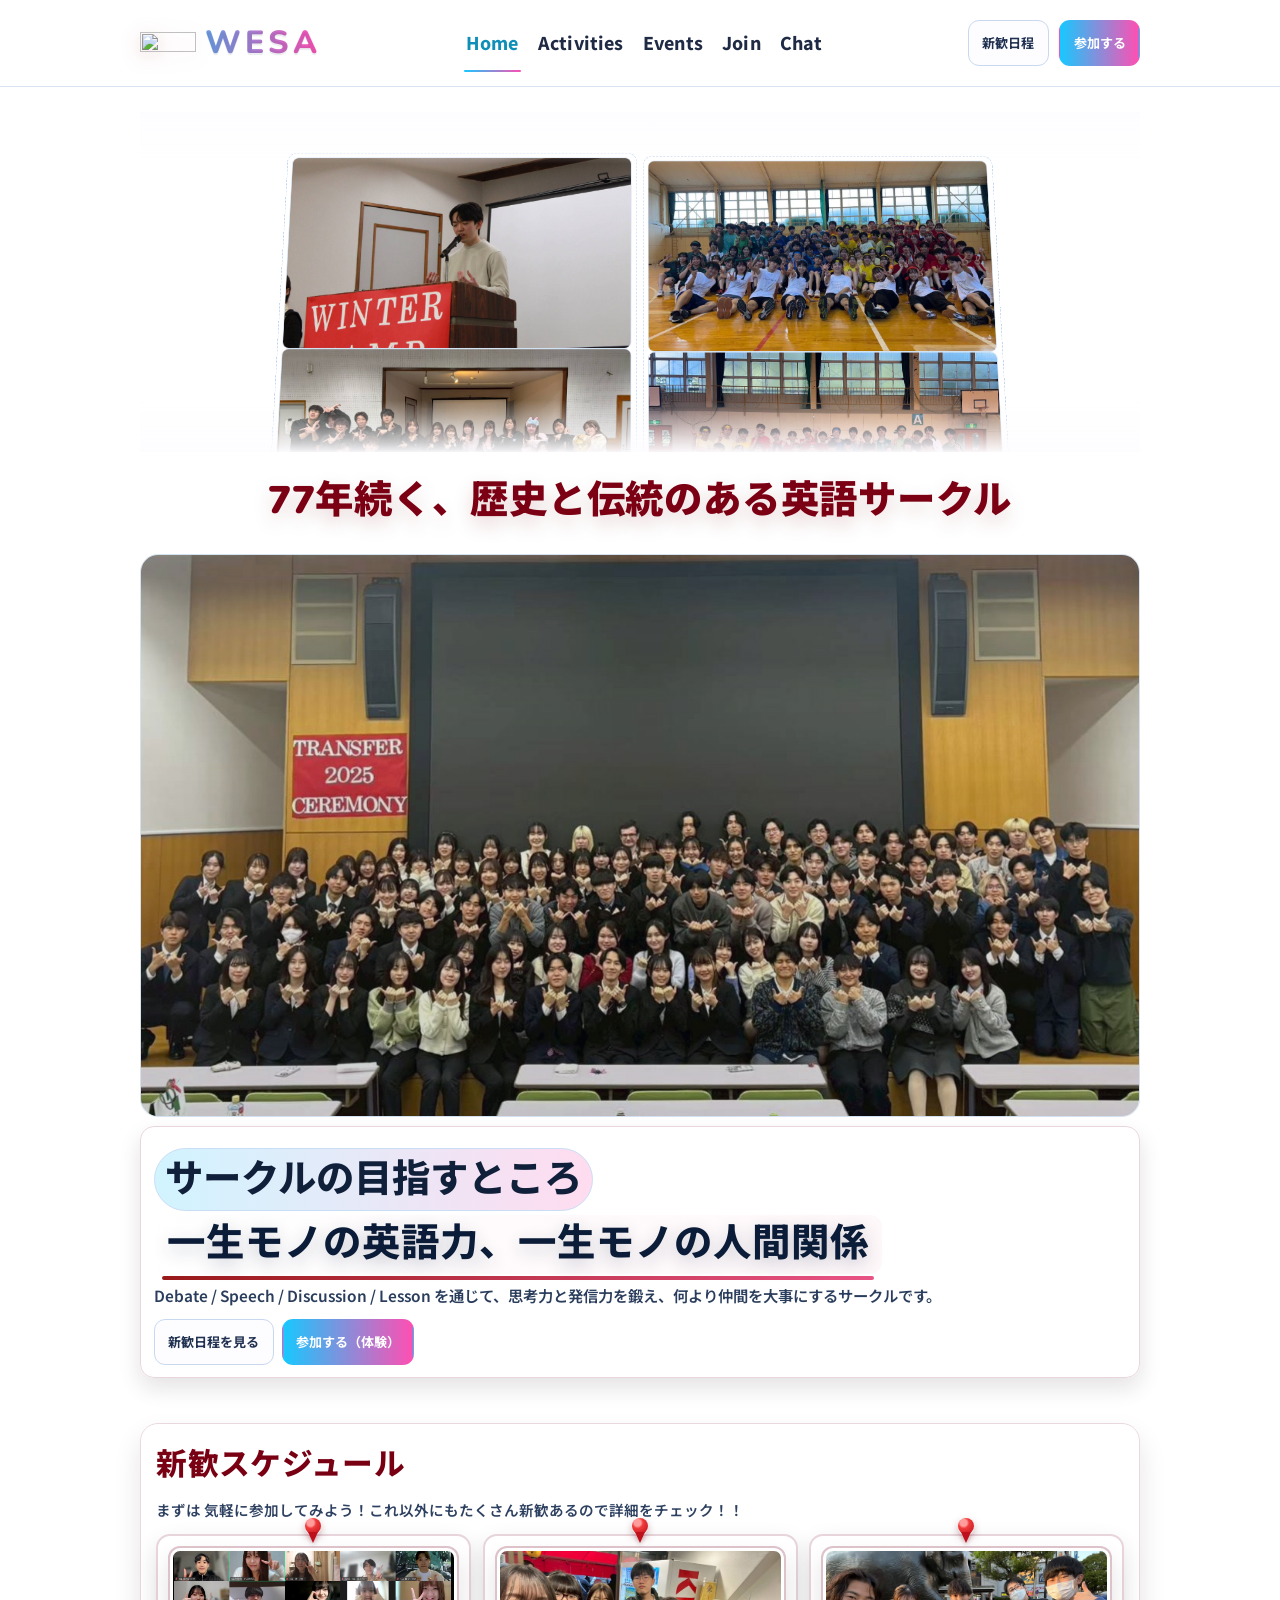
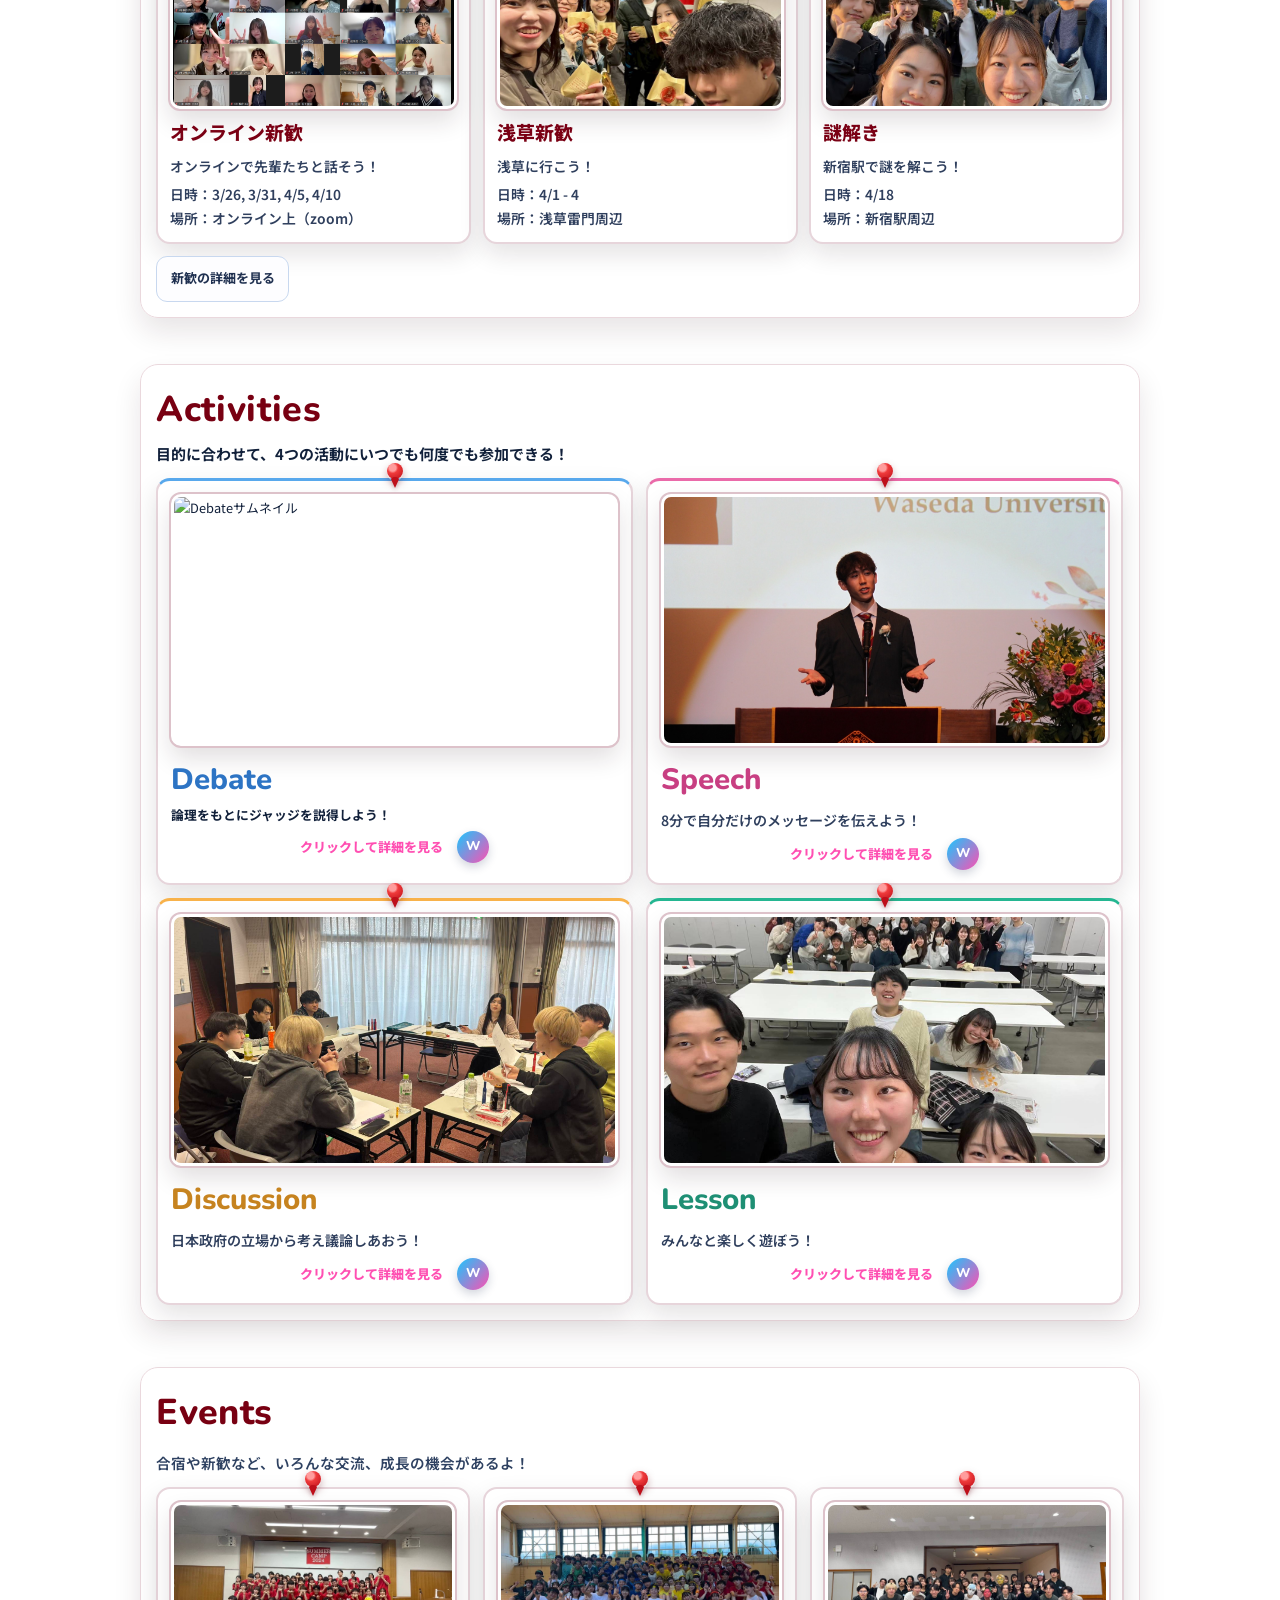
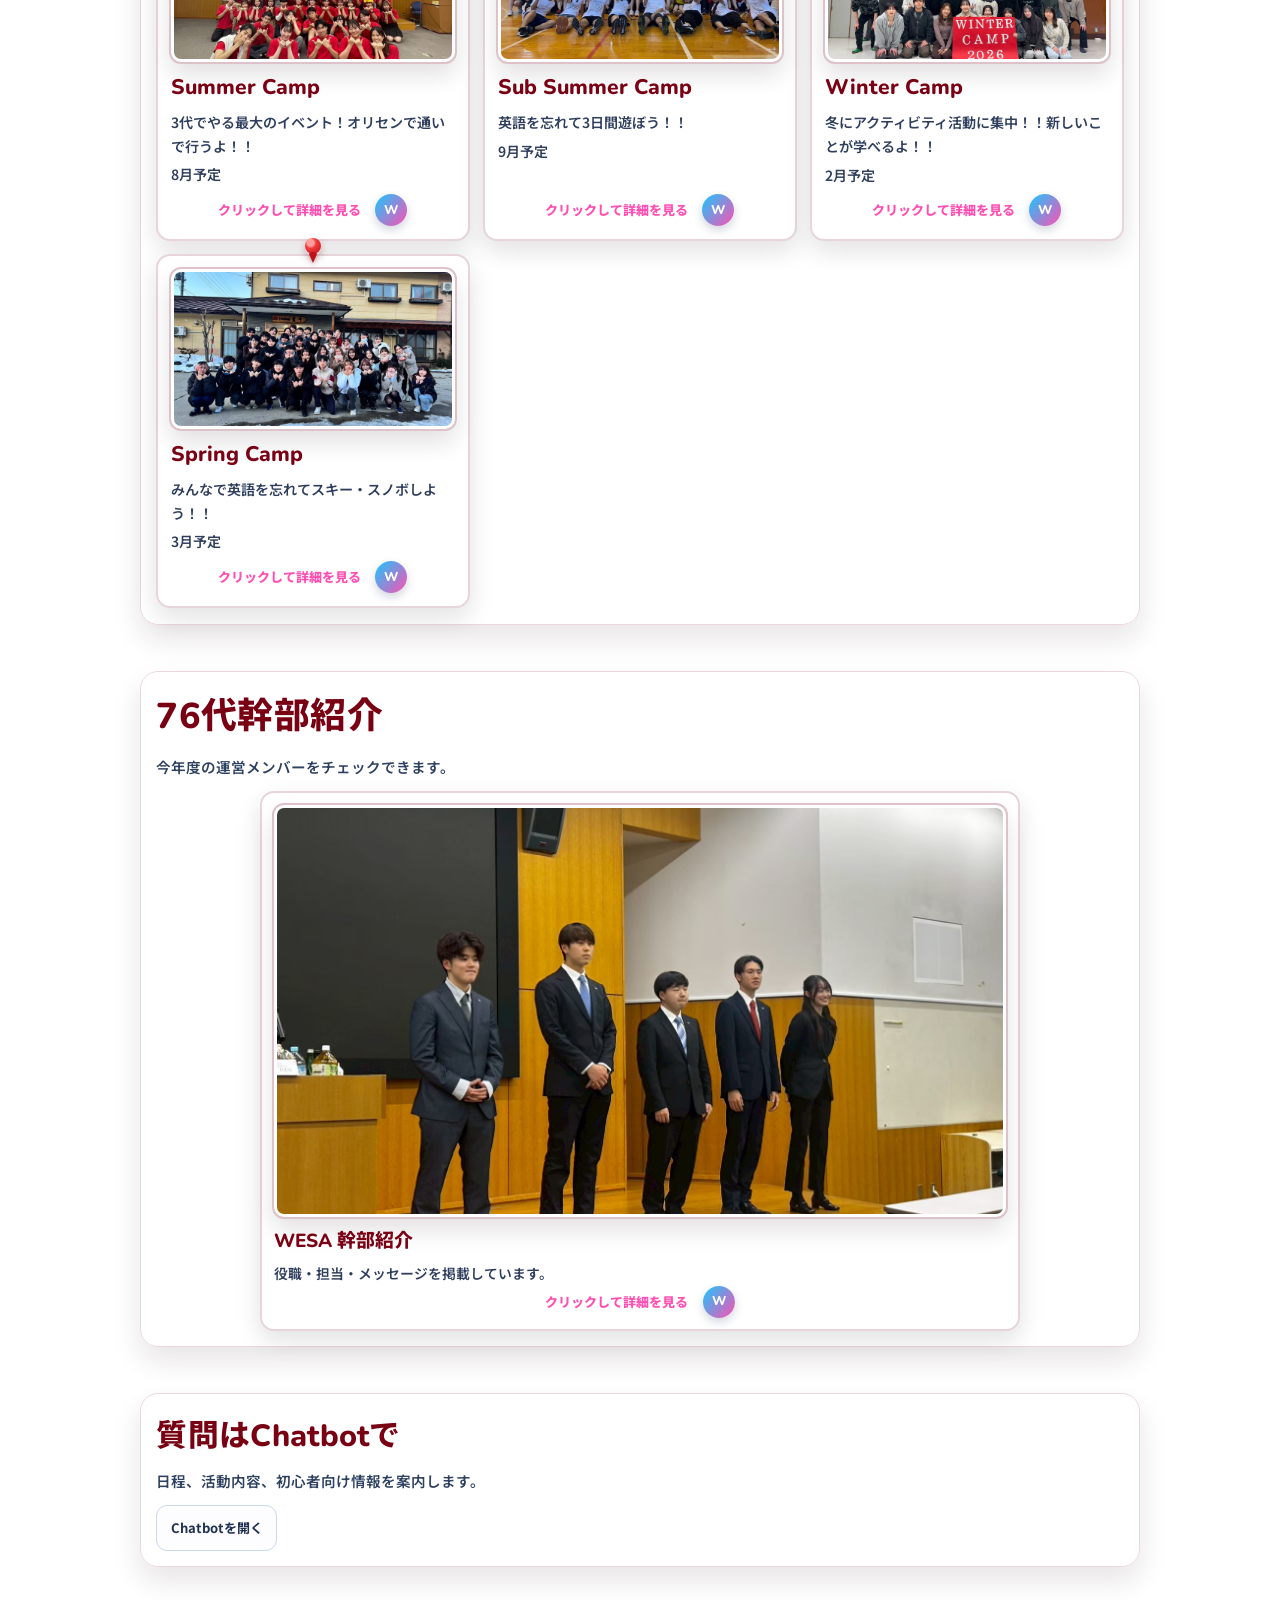
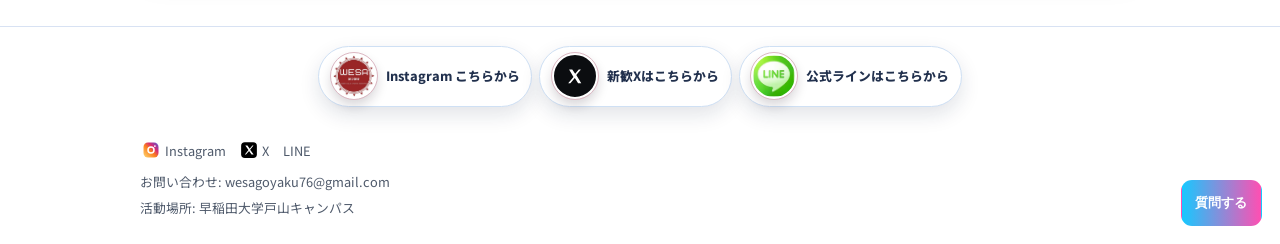
==== index.html @ f9e08836 "Update logo image source in index.html" ====
﻿<!DOCTYPE html>
<html lang="ja">
<head>
  <meta charset="UTF-8">
  <meta name="viewport" content="width=device-width, initial-scale=1.0">
  <title>WESA | Home</title>
  <link rel="preconnect" href="https://fonts.googleapis.com">
  <link rel="preconnect" href="https://fonts.gstatic.com" crossorigin>
  <link href="https://fonts.googleapis.com/css2?family=Noto+Sans+JP:wght@400;700&display=swap" rel="stylesheet">
  <link rel="stylesheet" href="style.css">
</head>
<body>
  <header class="site-header">
    <div class="container header-row">
      <a href="index.html" class="logo logo-with-mark">
        <img class="logo-icon" src="26.png" alt="" aria-hidden="true">
        <span class="logo-text">WESA</span>
      </a>
      <nav class="main-nav" aria-label="主要ナビゲーション">
        <a href="index.html" aria-current="page">Home</a>
        <a href="activities.html">Activities</a>
        <a href="events.html">Events</a>
        <a href="join.html">Join</a>
        <a href="chat.html">Chat</a>
      </nav>
      <div class="header-cta">
        <a class="btn btn-secondary" href="events.html">新歓日程</a>
        <a class="btn btn-primary" href="join.html">参加する</a>
      </div>
    </div>
  </header>

  <main>
    <section class="home-film js-reveal" aria-label="活動フォトフィルム">
      <div class="container film-wrap">
        <div class="film-rail left">
          <div class="rail-inner">
            <img src="1.jpg" alt="1">
            <img src="3.jpg" alt="3">
            <img src="5.jpg" alt="5">
            <img src="2.jpg" alt="2">
            <img src="22.jpg" alt="22">
            <img src="1.jpg" alt="1">
            <img src="3.jpg" alt="3">
            <img src="5.jpg" alt="5">
            <img src="2.jpg" alt="2">
            <img src="22.jpg" alt="22">
          </div>
        </div>
        <div class="film-rail right">
          <div class="rail-inner">
            <img src="8.jpg" alt="8">
            <img src="6.jpg" alt="6">
            <img src="10.jpg" alt="10">
            <img src="9.jpg" alt="9">
            <img src="7.jpg" alt="7">
            <img src="8.jpg" alt="8">
            <img src="6.jpg" alt="6">
            <img src="10.jpg" alt="10">
            <img src="9.jpg" alt="9">
            <img src="7.jpg" alt="7">
          </div>
        </div>
      </div>
    </section>

    <section class="home-legacy js-reveal" aria-label="WESAの歴史">
      <div class="container">
        <p class="home-legacy-text">77年続く、歴史と伝統のある英語サークル</p>
      </div>
    </section>

    <section class="hero hero-home">
      <div class="container">
        <div class="hero-media js-reveal">
          <img src="32.jpg" alt="活動の様子">
        </div>
        <div class="hero-copy js-reveal">
          <h2 class="wesa-highlight">サークルの目指すところ</h2>
          <h1 class="hero-catchcopy">一生モノの英語力、一生モノの人間関係</h1>
          <p>Debate / Speech / Discussion / Lesson を通じて、思考力と発信力を鍛え、何より仲間を大事にするサークルです。</p>
          <div class="hero-actions">
            <a class="btn btn-secondary" href="events.html">新歓日程を見る</a>
            <a class="btn btn-primary" href="join.html">参加する（体験）</a>
          </div>
        </div>
      </div>
    </section>

    <section class="section js-reveal">
      <div class="container">
        <h2>新歓スケジュール</h2>
        <p>まずは 気軽に参加してみよう！これ以外にもたくさん新歓あるので詳細をチェック！！</p>
        <div class="grid grid-3">
          <article class="card schedule-item">
            <img class="event-thumb" src="2.png" alt="オンライン新歓の写真">
            <h3>オンライン新歓</h3>
            <p>オンラインで先輩たちと話そう！</p>
            <p class="meta">日時：3/26, 3/31, 4/5, 4/10<br>場所：オンライン上（zoom）</p>
          </article>
          <article class="card schedule-item">
            <img class="event-thumb" src="20.jpg" alt="浅草新歓の写真">
            <h3>浅草新歓</h3>
            <p>浅草に行こう！</p>
            <p class="meta">日時：4/1 - 4<br>場所：浅草雷門周辺</p>
          </article>
          <article class="card schedule-item">
            <img class="event-thumb" src="21.jpg" alt="謎解きの写真">
            <h3>謎解き</h3>
            <p>新宿駅で謎を解こう！</p>
            <p class="meta">日時：4/18<br>場所：新宿駅周辺</p>
          </article>
        </div>
        <div class="hero-actions">
          <a class="btn btn-secondary" href="events.html">新歓の詳細を見る</a>
        </div>
      </div>
    </section>

    <section class="section js-reveal home-focus">
      <div class="container">
        <h2>Activities</h2>
        <h3>目的に合わせて、4つの活動にいつでも何度でも参加できる！</h3>
        <div class="grid grid-4 home-activities-grid">
          <a class="card activities-card debate" href="activities/debate.html">
            <img class="event-thumb" src="51.jpg" alt="Debateサムネイル">
            <h3>Debate</h3>
            <h4>論理をもとにジャッジを説得しよう！</h4>
            <div class="external-entry">
              <span class="pointer-mark">クリックして詳細を見る</span>
              <span class="logo-touch"></span>
              <span class="card-logo-link" aria-hidden="true">W</span>
            </div>
          </a>

          <a class="card activities-card speech" href="activities/speech.html">
            <img class="event-thumb" src="14.jpg" alt="Speechサムネイル">
            <h3>Speech</h3>
            <p>8分で自分だけのメッセージを伝えよう！</p>
            <div class="external-entry">
              <span class="pointer-mark">クリックして詳細を見る</span>
              <span class="logo-touch"></span>
              <span class="card-logo-link" aria-hidden="true">W</span>
            </div>
          </a>

          <a class="card activities-card discussion" href="activities/discussion.html">
            <img class="event-thumb" src="4.jpg" alt="Discussionサムネイル">
            <h3>Discussion</h3>
            <p>日本政府の立場から考え議論しあおう！</p>
            <div class="external-entry">
              <span class="pointer-mark">クリックして詳細を見る</span>
              <span class="logo-touch"></span>
              <span class="card-logo-link" aria-hidden="true">W</span>
            </div>
          </a>

          <a class="card activities-card lesson" href="activities/lesson.html">
            <img class="event-thumb" src="5.jpg" alt="Lessonサムネイル">
            <h3>Lesson</h3>
            <p>みんなと楽しく遊ぼう！</p>
            <div class="external-entry">
              <span class="pointer-mark">クリックして詳細を見る</span>
              <span class="logo-touch"></span>
              <span class="card-logo-link" aria-hidden="true">W</span>
            </div>
          </a>
        </div>
      </div>
    </section>

    <section class="section js-reveal home-focus">
      <div class="container">
        <h2>Events</h2>
        <p>合宿や新歓など、いろんな交流、成長の機会があるよ！</p>
        <div class="grid grid-4 home-events-grid">
          <a class="card events-card" href="events/summer-camp.html">
            <img class="event-thumb" src="10.jpg" alt="Summer Campサムネイル">
            <h3>Summer Camp</h3>
            <p>3代でやる最大のイベント！オリセンで通いで行うよ！！</p>
            <p class="meta">8月予定</p>
            <div class="external-entry">
              <span class="pointer-mark">クリックして詳細を見る</span>
              <span class="logo-touch"></span>
              <span class="card-logo-link" aria-hidden="true">W</span>
            </div>
          </a>

          <a class="card events-card" href="events/sub-summer-camp.html">
            <img class="event-thumb" src="8.jpg" alt="Sub Summer Campサムネイル">
            <h3>Sub Summer Camp</h3>
            <p>英語を忘れて3日間遊ぼう！！</p>
            <p class="meta">9月予定</p>
            <div class="external-entry">
              <span class="pointer-mark">クリックして詳細を見る</span>
              <span class="logo-touch"></span>
              <span class="card-logo-link" aria-hidden="true">W</span>
            </div>
          </a>

          <a class="card events-card" href="events/winter-camp.html">
            <img class="event-thumb" src="7.jpg" alt="Winter Campサムネイル">
            <h3>Winter Camp</h3>
            <p>冬にアクティビティ活動に集中！！新しいことが学べるよ！！</p>
            <p class="meta">2月予定</p>
            <div class="external-entry">
              <span class="pointer-mark">クリックして詳細を見る</span>
              <span class="logo-touch"></span>
              <span class="card-logo-link" aria-hidden="true">W</span>
            </div>
          </a>

          <a class="card events-card" href="events/spring-camp.html">
            <img class="event-thumb" src="9.jpg" alt="Spring Campサムネイル">
            <h3>Spring Camp</h3>
            <p>みんなで英語を忘れてスキー・スノボしよう！！</p>
            <p class="meta">3月予定</p>
            <div class="external-entry">
              <span class="pointer-mark">クリックして詳細を見る</span>
              <span class="logo-touch"></span>
              <span class="card-logo-link" aria-hidden="true">W</span>
            </div>
          </a>
        </div>
      </div>
    </section>

    <section class="section js-reveal home-focus home-officers-section">
      <div class="container">
        <h2>76代幹部紹介</h2>
        <p>今年度の運営メンバーをチェックできます。</p>
        <div class="grid">
          <a class="card officers-card" href="officers.html">
            <img class="event-thumb" src="27.jpg" alt="幹部紹介サムネイル">
            <h3>WESA 幹部紹介</h3>
            <p>役職・担当・メッセージを掲載しています。</p>
            <div class="external-entry">
              <span class="pointer-mark">クリックして詳細を見る</span>
              <span class="logo-touch"></span>
              <span class="card-logo-link" aria-hidden="true">W</span>
            </div>
          </a>
        </div>
      </div>
    </section>

    <section class="section js-reveal">
      <div class="container">
        <h2>質問はChatbotで</h2>
        <p>日程、活動内容、初心者向け情報を案内します。</p>
        <div class="hero-actions">
          <a class="btn btn-secondary" href="chat.html">Chatbotを開く</a>
        </div>
      </div>
    </section>
  </main>

  <footer class="site-footer">
    <div class="container footer-row">
      <div class="join-entry-links" aria-label="入会リンク">
        <a class="line-entry home-instagram-entry" href="https://www.instagram.com/wesa_2026/" target="_blank" rel="noopener noreferrer">
          <img class="home-instagram-photo" src="26.jpg" alt="Instagramリンク画像">
          <span>Instagram こちらから</span>
        </a>
        <a class="line-entry home-x-entry" href="https://x.com/wesa_shinkan" target="_blank" rel="noopener noreferrer">
          <span class="home-x-photo" aria-hidden="true"></span>
          <span>新歓Xはこちらから</span>
        </a>
        <a class="line-entry home-line-entry" href="https://lin.ee/I5AYFCBp" target="_blank" rel="noopener noreferrer">
          <img class="home-line-photo" src="29.jpg" alt="LINEリンク画像">
          <span>公式ラインはこちらから</span>
        </a>
      </div>

      <div class="footer-links">
        <a href="https://www.instagram.com/wesa_2026/" target="_blank" rel="noopener noreferrer">Instagram</a>
        <a href="https://x.com/wesa_shinkan" target="_blank" rel="noopener noreferrer">X</a>
        <a href="https://lin.ee/I5AYFCBp" target="_blank" rel="noopener noreferrer">LINE</a>
      </div>

      <p>お問い合わせ: wesagoyaku76@gmail.com</p>
      <p>活動場所: 早稲田大学戸山キャンパス</p>
    </div>
  </footer>

  <button class="btn btn-primary chat-fab" data-chat-toggle>質問する</button>
  <aside class="chat-widget" data-chat-panel hidden>
    <h3>質問する</h3>
    <input type="text" data-chat-input placeholder="日程、活動内容、初心者向け情報などを聞いてください。">
    <div class="quick-list">
      <button data-question="schedule">新歓日程を教えて</button>
      <button data-question="beginner">初心者でも参加できる？</button>
      <button data-question="frequency">活動は週何回？</button>
      <button data-question="fee">参加費はある？</button>
      <button data-question="diff">Debate / Speech / Discussion / Lesson の違いは？</button>
    </div>
    <div class="hero-actions">
      <button class="btn btn-secondary" data-chat-send>回答する</button>
    </div>
    <div class="answer-box" data-chat-answer>質問を選択してください。</div>
    <div class="related-links" data-chat-related></div>
  </aside>

  <script src="main.js" defer></script>
</body>
</html>
---- style.css ----
﻿@import url('https://fonts.googleapis.com/css2?family=Noto+Sans+JP:wght@400;500;700;800&family=Nunito:wght@700;800&display=swap');

:root {
  --text: #11203a;
  --muted: #4f607d;
  --line: #d8e2f3;
  --card: #ffffff;
  --shadow: 0 9px 24px rgba(22, 34, 68, 0.12);
  --radius: 14px;
  --accent-a: #17c8ff;
  --accent-b: #ff4fb2;
  --accent-c: #7657ff;
  --dur-fast: 820ms;
  --dur-mid: 1280ms;
  --ease-pop: cubic-bezier(0.2, 0.9, 0.22, 1.12);
}

* {
  box-sizing: border-box;
  margin: 0;
  padding: 0;
}

html {
  width: 100%;
  font-size: 80%;
}

body {
  width: 100%;
}

body {
  font-family: "Noto Sans JP", "Hiragino Kaku Gothic ProN", Meiryo, sans-serif;
  color: var(--text);
  font-size: 1rem;
  background: #ffffff;
  line-height: 1.7;
  opacity: 1;
  transform: none;
  transition: opacity var(--dur-mid) ease, transform var(--dur-mid) ease;
  position: relative;
  overflow-x: hidden;
}

body::before,
body::after {
  content: "";
  position: fixed;
  inset: 0;
  pointer-events: none;
  z-index: -1;
}

body::before {
  background: none;
  background-repeat: no-repeat;
  opacity: 0;
  filter: blur(100px);
  animation: mesh-float 26s ease-in-out infinite alternate;
}

body::after {
  background: none;
  opacity: 0;
}

body.page-ready {
  opacity: 1;
  transform: translateY(0);
}

body.page-leave {
  opacity: 0;
  transform: translateY(10px);
}

a {
  color: inherit;
  text-decoration: none;
}

img {
  display: block;
  width: 100%;
  height: auto;
}

.container {
  width: min(1000px, 88vw);
  margin: 0 auto;
}

.site-header {
  position: fixed;
  inset: 0 0 auto 0;
  z-index: 100;
  background: rgba(255, 255, 255, 0.9);
  border-bottom: 1px solid var(--line);
  backdrop-filter: blur(9px);
  transition: box-shadow var(--dur-fast) ease;
}

.site-header.is-scrolled {
  box-shadow: 0 10px 26px rgba(19, 34, 71, 0.15);
}

.header-row {
  min-height: 86px;
  display: flex;
  align-items: center;
  justify-content: space-between;
  gap: 1rem;
  flex-wrap: nowrap;
}

.logo {
  font-family: "Nunito", "Noto Sans JP", sans-serif;
  font-weight: 800;
  letter-spacing: 0.12em;
  font-size: clamp(1.8rem, 3vw, 2.5rem);
  background: linear-gradient(90deg, var(--accent-a), var(--accent-b));
  -webkit-background-clip: text;
  background-clip: text;
  color: transparent;
  text-shadow: 0 2px 0 rgba(17, 32, 58, 0.08);
}

.logo-with-mark {
  display: inline-flex;
  align-items: center;
  gap: 0.72rem;
}

.logo-icon {
  width: clamp(42px, 4.4vw, 56px);
  aspect-ratio: 1;
  flex: 0 0 auto;
  display: block;
  filter: drop-shadow(0 4px 10px rgba(166, 31, 36, 0.18));
}

.logo-text {
  display: inline-block;
}

.main-nav {
  display: flex;
  gap: 1.18rem;
  font-size: 1.12rem;
  color: #1f2b45;
  flex-wrap: nowrap;
  white-space: nowrap;
}

.main-nav a,
.footer-links a {
  position: relative;
  padding: 0.48rem 0.16rem;
  transition: color var(--dur-fast) ease;
}

.main-nav a {
  display: inline-flex;
  align-items: center;
  min-height: 54px;
  font-size: clamp(1.16rem, 1.7vw, 1.38rem);
  font-weight: 800;
  letter-spacing: 0.01em;
  white-space: nowrap;
}

.main-nav a:hover,
.main-nav a[aria-current="page"],
.footer-links a:hover {
  color: #0f8fb8;
}

.main-nav a::after,
.footer-links a::after {
  content: "";
  position: absolute;
  left: 0;
  right: 0;
  bottom: -2px;
  height: 2px;
  border-radius: 999px;
  background: linear-gradient(90deg, var(--accent-a), var(--accent-b));
  transform-origin: left center;
  transform: scaleX(0);
  transition: transform var(--dur-mid) var(--ease-pop);
}

.main-nav a:hover::after,
.main-nav a[aria-current="page"]::after,
.footer-links a:hover::after {
  transform: scaleX(1);
}

.header-cta {
  display: flex;
  gap: 0.8rem;
  flex-wrap: nowrap;
  white-space: nowrap;
}

.btn {
  position: relative;
  overflow: hidden;
  display: inline-flex;
  align-items: center;
  justify-content: center;
  min-height: 46px;
  padding: 0 1.05rem;
  border: 1px solid var(--line);
  border-radius: 11px;
  background: #fff;
  font-size: 1.02rem;
  font-weight: 700;
  transition: transform var(--dur-fast) var(--ease-pop), border-color var(--dur-fast) ease, box-shadow var(--dur-fast) ease;
}

.btn::before {
  content: "";
  position: absolute;
  inset: 0;
  background: linear-gradient(110deg, transparent 10%, rgba(255, 255, 255, 0.44) 44%, transparent 82%);
  transform: translateX(-120%);
  transition: transform 780ms ease;
}

.btn:hover::before {
  transform: translateX(120%);
}

.btn:hover {
  transform: translateY(-3px);
  box-shadow: 0 12px 24px rgba(20, 34, 64, 0.15);
}

.btn.is-pressed {
  transform: scale(0.95);
}

.btn-primary {
  background: linear-gradient(90deg, var(--accent-a), var(--accent-b));
  border-color: transparent;
  color: #fff;
}

.btn-secondary {
  border-color: #c8d8ef;
  color: #203151;
  background: #fdfdff;
}

.header-cta .btn-primary {
  animation: cta-pulse 4s ease-in-out infinite;
}

main {
  padding-top: 106px;
}

.hero {
  padding: 0.65rem 0 1.7rem;
}

.hero-media {
  position: relative;
  aspect-ratio: 16 / 9;
  border-radius: var(--radius);
  overflow: hidden;
  border: 1px solid #d4e1f1;
}

.hero-media img {
  height: 100%;
  object-fit: cover;
  transform: scale(1.03);
  animation: hero-in var(--dur-mid) var(--ease-pop) both;
}

.hero-media::after {
  content: "";
  position: absolute;
  inset: 0;
  background: linear-gradient(180deg, rgba(255, 255, 255, 0.04), rgba(10, 20, 36, 0.2));
}

.hero-watermark {
  position: absolute;
  left: 50%;
  top: 50%;
  transform: translate(-50%, -50%);
  z-index: 2;
  text-align: center;
  width: min(92%, 1040px);
  color: rgba(255, 255, 255, 0.82);
  font-family: "Nunito", "Noto Sans JP", sans-serif;
  font-size: clamp(2.8rem, 10vw, 7.4rem);
  font-weight: 800;
  letter-spacing: 0.06em;
  text-shadow: 0 8px 26px rgba(12, 20, 33, 0.2);
}

.hero-watermark::before {
  content: "";
  position: absolute;
  inset: -8% -4%;
  z-index: -1;
  border-radius: 26px;
  backdrop-filter: blur(2px);
  background: radial-gradient(circle at center, rgba(0, 0, 0, 0.14), rgba(255, 255, 255, 0.09) 68%, transparent 100%);
}

.hero-watermark.luxe {
  color: rgba(255, 246, 214, 0.9);
  letter-spacing: 0.08em;
  -webkit-text-stroke: 1px rgba(255, 234, 186, 0.65);
  text-shadow:
    0 10px 24px rgba(10, 12, 25, 0.38),
    0 0 24px rgba(255, 199, 92, 0.24),
    0 0 40px rgba(224, 64, 120, 0.15);
  background: linear-gradient(120deg, rgba(255, 244, 207, 0.92), rgba(255, 214, 124, 0.92) 34%, rgba(255, 240, 214, 0.94) 52%, rgba(252, 164, 88, 0.9) 78%, rgba(255, 232, 188, 0.92));
  -webkit-background-clip: text;
  background-clip: text;
  animation: watermark-slide-in 980ms cubic-bezier(0.2, 0.9, 0.22, 1.04) 120ms both, luxe-sheen 5.2s linear 1.2s infinite;
}

.hero-watermark.luxe::before {
  inset: -10% -6%;
  background: radial-gradient(circle at center, rgba(2, 4, 10, 0.26), rgba(255, 232, 188, 0.12) 64%, transparent 100%);
  border: 1px solid rgba(255, 227, 172, 0.2);
}

.hero-scroll {
  position: absolute;
  left: 50%;
  bottom: 10px;
  transform: translateX(-50%);
  z-index: 3;
  width: 28px;
  height: 28px;
  border-radius: 999px;
  border: 1px solid rgba(255, 255, 255, 0.78);
  background: rgba(255, 255, 255, 0.28);
  color: #fff;
  display: grid;
  place-items: center;
  animation: scroll-pop 2.8s ease-in-out infinite;
}

.hero-copy {
  margin-top: 0.75rem;
  padding: 0.9rem 1rem;
  width: 100%;
  max-width: 100%;
  background: rgba(255, 255, 255, 0.92);
  border: 1px solid #e8d6db;
  border-radius: 14px;
  box-shadow: 0 10px 22px rgba(44, 18, 28, 0.12);
}

.hero h1,
.hero h2 {
  font-family: "Nunito", "Noto Sans JP", sans-serif;
  font-size: clamp(1.85rem, 4.2vw, 3rem);
  font-weight: 800;
  line-height: 1.35;
}

.hero p {
  margin-top: 0.58rem;
  color: #2a3d5c;
  font-size: clamp(1rem, 2vw, 1.2rem);
  font-weight: 600;
}

.hero-catchcopy {
  position: relative;
  display: inline-flex;
  width: fit-content;
  max-width: 100%;
  margin-top: 0.35rem;
  padding: 0.24rem 1.05rem 0.32rem;
  font-size: clamp(0.86rem, 2.9vw, 2.75rem);
  font-weight: 900;
  letter-spacing: 0.025em;
  white-space: nowrap;
  word-break: keep-all;
  color: #0b1c38;
  text-shadow: 0 6px 18px rgba(19, 42, 79, 0.24);
  border-radius: 12px;
  background: linear-gradient(90deg, rgba(255, 255, 255, 0.84), rgba(255, 246, 248, 0.82));
  clip-path: none;
  animation: catchcopy-glow 3.4s ease-in-out 800ms infinite;
}

.hero-catchcopy::after {
  content: "";
  position: absolute;
  left: 0.62rem;
  right: 0.62rem;
  bottom: -6px;
  height: 4px;
  border-radius: 999px;
  background: linear-gradient(90deg, #8e0000, #e64078);
  opacity: 0.9;
}

.hero-actions {
  margin-top: 0.9rem;
  display: flex;
  flex-wrap: wrap;
  gap: 0.62rem;
}

.section {
  padding: 1.8rem 0;
}

.section > .container {
  background: rgba(255, 255, 255, 0.92);
  border: 1px solid #ead8dd;
  border-radius: 18px;
  padding: clamp(0.9rem, 2vw, 1.2rem);
  box-shadow: 0 14px 28px rgba(44, 18, 28, 0.11);
}

.section h2 {
  font-family: "Nunito", "Noto Sans JP", sans-serif;
  font-size: clamp(1.7rem, 3.4vw, 2.4rem);
  font-weight: 800;
  color: #780012;
}

.section > .container > p {
  margin-top: 0.52rem;
  color: #2e4161;
  font-size: clamp(1rem, 1.8vw, 1.14rem);
  font-weight: 600;
}

.grid {
  margin-top: 0.9rem;
  display: grid;
  gap: 0.9rem;
}

.grid-3 {
  grid-template-columns: repeat(3, minmax(0, 1fr));
}

.grid-4 {
  grid-template-columns: repeat(4, minmax(0, 1fr));
}

.grid-5 {
  grid-template-columns: repeat(5, minmax(0, 1fr));
}

.card {
  position: relative;
  background: #ffffff;
  border: 2px solid #e7d5db;
  border-radius: var(--radius);
  box-shadow: 0 10px 24px rgba(34, 20, 28, 0.12);
  padding: 0.9rem;
}

.card h3 {
  font-family: "Nunito", "Noto Sans JP", sans-serif;
  font-size: clamp(1.12rem, 2.2vw, 1.48rem);
  font-weight: 800;
  color: #7a0014;
}

.card p,
.card li,
.card dd {
  margin-top: 0.38rem;
  color: #2f3f5d;
  font-size: clamp(0.96rem, 1.7vw, 1.08rem);
  font-weight: 600;
}

.card ul {
  margin: 0.45rem 0 0.2rem 1rem;
}

.meta {
  color: #647089;
  font-size: 0.94rem;
}

.activities-card {
  display: flex;
  flex-direction: column;
  border-top: 3px solid transparent;
  transition: transform var(--dur-fast) var(--ease-pop), box-shadow var(--dur-fast) ease, background-color var(--dur-fast) ease;
}

.activities-card .hero-actions {
  margin-top: auto;
}

.activities-card::after {
  content: "";
  position: absolute;
  left: 11px;
  right: 11px;
  bottom: 10px;
  height: 2px;
  border-radius: 999px;
  background: linear-gradient(90deg, var(--accent-a), var(--accent-b));
  transform-origin: left center;
  transform: scaleX(0);
  transition: transform var(--dur-mid) var(--ease-pop);
}

.activities-card::before {
  content: "";
  position: absolute;
  top: 8px;
  right: 8px;
  width: 14px;
  height: 14px;
  border-radius: 999px;
  background: rgba(23, 200, 255, 0.35);
  opacity: 0;
  transform: scale(0.5);
  transition: opacity var(--dur-fast) ease, transform var(--dur-fast) var(--ease-pop);
}

.activities-card:hover {
  transform: translateY(-4px) scale(1.03);
  box-shadow: 0 16px 30px rgba(22, 34, 68, 0.18);
}

.activities-card:hover::after {
  transform: scaleX(1);
}

.activities-card:hover::before {
  opacity: 1;
  transform: scale(1.2);
}

.activities-card.debate {
  border-top-color: #58a8ec;
}

.activities-card.speech {
  border-top-color: #ea6aa9;
}

.activities-card.discussion {
  border-top-color: #f8b24a;
}

.activities-card.lesson {
  border-top-color: #24b691;
}

.activities-card.debate:hover {
  background: rgba(88, 168, 236, 0.15);
}

.activities-card.speech:hover {
  background: rgba(234, 106, 169, 0.15);
}

.activities-card.discussion:hover {
  background: rgba(248, 178, 74, 0.17);
}

.activities-card.lesson:hover {
  background: rgba(36, 182, 145, 0.16);
}

.events-card {
  transition: transform var(--dur-fast) var(--ease-pop), box-shadow var(--dur-fast) ease, background-color var(--dur-fast) ease;
}

.events-card::after {
  content: "";
  position: absolute;
  left: 11px;
  right: 11px;
  bottom: 10px;
  height: 2px;
  border-radius: 999px;
  background: linear-gradient(90deg, #ff8b3d, #ff4fb2);
  transform-origin: left center;
  transform: scaleX(0);
  transition: transform var(--dur-mid) var(--ease-pop);
}

.events-card::before {
  content: "";
  position: absolute;
  top: 10px;
  right: 10px;
  width: 12px;
  height: 12px;
  border-radius: 999px;
  background: rgba(255, 139, 61, 0.36);
  opacity: 0;
  transform: scale(0.5);
  transition: opacity var(--dur-fast) ease, transform var(--dur-fast) var(--ease-pop);
}

.events-card:hover {
  transform: translateY(-4px) scale(1.02);
  box-shadow: 0 16px 30px rgba(22, 34, 68, 0.18);
  background: rgba(255, 143, 94, 0.09);
}

.events-card:hover::after {
  transform: scaleX(1);
}

.events-card:hover::before {
  opacity: 1;
  transform: scale(1.2);
}

.timeline {
  margin-top: 1rem;
  display: flex;
  flex-wrap: wrap;
  gap: 0.5rem;
}

.timeline-step {
  display: inline-flex;
  align-items: center;
  min-height: 37px;
  padding: 0 0.8rem;
  border-radius: 999px;
  border: 1px solid #d2e0f0;
  background: #fcfdff;
  font-size: 1.03rem;
}

.power-grid {
  margin-top: 1rem;
  display: grid;
  grid-template-columns: repeat(2, minmax(0, 1fr));
  gap: 0.7rem;
}

.power-item {
  display: grid;
  grid-template-columns: 22px 1fr;
  gap: 0.6rem;
}

.power-dot {
  width: 15px;
  height: 15px;
  border-radius: 999px;
  margin-top: 0.26rem;
  background: linear-gradient(180deg, var(--accent-a), var(--accent-b));
}

.step-grid {
  margin-top: 0.95rem;
  display: grid;
  grid-template-columns: repeat(3, minmax(0, 1fr));
  gap: 0.8rem;
}

.step-card {
  border: 1px dashed #c6d7ef;
  background: #fbfcff;
}

.tab-head {
  display: flex;
  gap: 0.5rem;
  margin-top: 0.6rem;
}

.tab-btn {
  min-height: 35px;
  padding: 0 0.8rem;
  border: 1px solid #d4deec;
  border-radius: 999px;
  background: #fff;
  font-size: 0.95rem;
  cursor: pointer;
}

.tab-btn[aria-selected="true"] {
  border-color: #99cdee;
  background: linear-gradient(90deg, rgba(44, 200, 242, 0.2), rgba(255, 94, 178, 0.2));
}

.tab-panel {
  margin-top: 0.7rem;
}

.tab-panel[hidden] {
  display: none;
}

.table-wrap {
  overflow-x: auto;
  margin-top: 0.8rem;
}

table {
  width: 100%;
  border-collapse: collapse;
  font-size: 1rem;
}

th,
td {
  border: 1px solid #dce5f1;
  padding: 0.62rem;
  text-align: left;
  vertical-align: top;
}

th {
  background: #f7fbff;
  font-weight: 700;
}

.wide-schedule-table {
  min-width: 980px;
}

.wide-schedule-table th,
.wide-schedule-table td {
  padding: 0.82rem 1rem;
}

.camp-page .table-wrap table {
  font-size: 1.08rem;
}

.camp-page .table-wrap th,
.camp-page .table-wrap td {
  padding: 0.86rem 1.02rem;
}

.camp-page .section article.card > ul li,
.camp-page .event-detail-list li {
  font-size: 1.06rem;
  line-height: 1.62;
}

.gallery {
  margin-top: 0.8rem;
  display: grid;
  grid-template-columns: 1.35fr 1fr;
  gap: 0.72rem;
}

.gallery-main,
.gallery-mini img {
  border-radius: 11px;
  border: 3px solid #ffffff;
  outline: 2px solid #ddc2ca;
  overflow: hidden;
  aspect-ratio: 16 / 9;
  object-fit: cover;
  box-shadow: 0 12px 24px rgba(44, 18, 28, 0.14);
}

.gallery-mini {
  display: grid;
  grid-template-columns: repeat(2, minmax(0, 1fr));
  gap: 0.72rem;
}

.gallery-mini img,
.gallery-main {
  transition: transform var(--dur-fast) var(--ease-pop), border-color var(--dur-fast) ease;
  cursor: zoom-in;
}

.gallery-mini img:hover,
.gallery-main:hover {
  transform: translateY(-2px) scale(1.05);
  border-color: #90c4ef;
}

.faq-item {
  border-top: 1px solid var(--line);
  padding-top: 0.8rem;
  margin-top: 0.8rem;
}

.faq-item dt {
  font-weight: 700;
}

.faq-item dd {
  margin-top: 0.25rem;
}

.site-footer {
  margin-top: 2.8rem;
  border-top: 1px solid var(--line);
  padding: 1.45rem 0 2rem;
  color: #4f5a6b;
  font-size: 1rem;
}

.footer-row {
  display: grid;
  gap: 0.3rem;
}

.footer-links {
  display: flex;
  flex-wrap: wrap;
  gap: 0.78rem;
}

.footer-links a {
  display: inline-flex;
  align-items: center;
  gap: 0.35rem;
}

.footer-links a[href*="instagram.com"]::before,
.footer-links a[href*="x.com"]::before,
.footer-links a[href*="line.me"]::before {
  content: "";
  width: 18px;
  height: 18px;
  background-size: contain;
  background-repeat: no-repeat;
  background-position: center;
}

.footer-links a[href*="instagram.com"]::before {
  background-image: url("data:image/svg+xml,%3Csvg xmlns='http://www.w3.org/2000/svg' viewBox='0 0 24 24'%3E%3Cdefs%3E%3ClinearGradient id='ig' x1='0' y1='1' x2='1' y2='0'%3E%3Cstop offset='0' stop-color='%23feda75'/%3E%3Cstop offset='0.45' stop-color='%23fa7e1e'/%3E%3Cstop offset='0.68' stop-color='%23d62976'/%3E%3Cstop offset='1' stop-color='%234f5bd5'/%3E%3C/linearGradient%3E%3C/defs%3E%3Crect x='2' y='2' width='20' height='20' rx='6' fill='url(%23ig)'/%3E%3Ccircle cx='12' cy='12' r='4' fill='none' stroke='white' stroke-width='2'/%3E%3Ccircle cx='17.2' cy='6.8' r='1.2' fill='white'/%3E%3C/svg%3E");
}

.footer-links a[href*="line.me"]::before {
  background-image: url("data:image/svg+xml,%3Csvg xmlns='http://www.w3.org/2000/svg' viewBox='0 0 24 24'%3E%3Crect x='1.5' y='1.5' width='21' height='21' rx='5' fill='%2306c755'/%3E%3Cpath d='M12 5.8c-3.5 0-6.4 2.3-6.4 5.2 0 2.6 2.2 4.8 5.2 5.2l-.4 2.2 2.9-2.2H13c3.5 0 6.4-2.3 6.4-5.2S15.5 5.8 12 5.8z' fill='white'/%3E%3C/svg%3E");
}

.footer-links a[href*="x.com"]::before {
  background-image: url("data:image/svg+xml,%3Csvg xmlns='http://www.w3.org/2000/svg' viewBox='0 0 24 24'%3E%3Crect x='1.5' y='1.5' width='21' height='21' rx='5' fill='%23000'/%3E%3Cpath d='M7.1 6h2.8l3 4.3L16.5 6H18l-4.5 5.5L18.2 18h-2.8l-3.3-4.7L8 18H6.5l4.8-5.9L7.1 6z' fill='white'/%3E%3C/svg%3E");
}

.chat-fab {
  position: fixed;
  right: 18px;
  bottom: 18px;
  z-index: 120;
  animation: pop-in var(--dur-mid) var(--ease-pop) both;
}

.chat-widget {
  position: fixed;
  right: 18px;
  bottom: 68px;
  z-index: 120;
  width: min(360px, calc(100vw - 28px));
  background: linear-gradient(170deg, #ffffff, #f8fcff);
  border: 1px solid #d9e3f2;
  border-radius: 14px;
  box-shadow: 0 12px 27px rgba(19, 35, 69, 0.16);
  padding: 0.8rem;
  opacity: 0;
  transform: translateY(10px) scale(0.93);
  transition: opacity var(--dur-mid) ease, transform var(--dur-mid) var(--ease-pop);
}

.chat-widget::before {
  content: "";
  position: absolute;
  right: -16px;
  top: -14px;
  width: 54px;
  height: 54px;
  border-radius: 999px;
  background: radial-gradient(circle, rgba(255, 79, 178, 0.28), rgba(23, 200, 255, 0.14), transparent);
}

.chat-widget[hidden] {
  display: none;
}

.chat-widget.is-open {
  opacity: 1;
  transform: translateY(0) scale(1);
}

.chat-widget h3 {
  font-family: "Nunito", "Noto Sans JP", sans-serif;
  font-size: 1.15rem;
}

.chat-widget input {
  margin-top: 0.62rem;
  width: 100%;
  min-height: 40px;
  border: 1px solid #d4dfef;
  border-radius: 10px;
  padding: 0 0.64rem;
  font-size: 1rem;
}

.quick-list {
  margin-top: 0.62rem;
  display: grid;
  grid-template-columns: 1fr;
  gap: 0.48rem;
}

.quick-list button {
  text-align: left;
  min-height: 36px;
  border: 1px solid #cfe0f4;
  border-radius: 11px;
  background: linear-gradient(90deg, rgba(23, 200, 255, 0.12), rgba(255, 79, 178, 0.12));
  padding: 0 0.62rem;
  font-size: 0.94rem;
  cursor: pointer;
  transition: transform var(--dur-fast) var(--ease-pop), border-color var(--dur-fast) ease;
}

.quick-list button:hover {
  transform: translateY(-2px) scale(1.02);
  border-color: #a6c8ea;
}

.answer-box {
  margin-top: 0.66rem;
  border: 1px solid #e1e7f2;
  background: #fbfdff;
  border-radius: 10px;
  padding: 0.68rem;
  font-size: 0.92rem;
}

.related-links {
  margin-top: 0.56rem;
  display: flex;
  flex-wrap: wrap;
  gap: 0.45rem;
}

.related-links a {
  border: 1px solid #d5e1f1;
  border-radius: 999px;
  padding: 0.21rem 0.6rem;
  font-size: 0.84rem;
  background: #fff;
}

.line-entry {
  margin-bottom: 0.9rem;
  display: inline-flex;
  align-items: center;
  gap: 0.62rem;
  align-self: center;
  border: 1px solid #cfe0f4;
  border-radius: 999px;
  padding: 0.5rem 0.9rem;
  background: #fff;
  color: #21304d;
  font-weight: 800;
  font-size: 1rem;
  box-shadow: 0 8px 20px rgba(20, 34, 64, 0.12);
}

.join-entry-links {
  margin-bottom: 0.9rem;
  display: flex;
  align-items: center;
  justify-content: center;
  gap: 0.55rem;
  flex-wrap: wrap;
}

.join-logo {
  width: 24px;
  height: 24px;
  background-size: contain;
  background-repeat: no-repeat;
  background-position: center;
}

.join-logo.insta {
  background-image: url("data:image/svg+xml,%3Csvg xmlns='http://www.w3.org/2000/svg' viewBox='0 0 24 24'%3E%3Cdefs%3E%3ClinearGradient id='ig2' x1='0' y1='1' x2='1' y2='0'%3E%3Cstop offset='0' stop-color='%23feda75'/%3E%3Cstop offset='0.45' stop-color='%23fa7e1e'/%3E%3Cstop offset='0.68' stop-color='%23d62976'/%3E%3Cstop offset='1' stop-color='%234f5bd5'/%3E%3C/linearGradient%3E%3C/defs%3E%3Crect x='2' y='2' width='20' height='20' rx='6' fill='url(%23ig2)'/%3E%3Ccircle cx='12' cy='12' r='4' fill='none' stroke='white' stroke-width='2'/%3E%3Ccircle cx='17.2' cy='6.8' r='1.2' fill='white'/%3E%3C/svg%3E");
}

.join-logo.line {
  background-image: url("data:image/svg+xml,%3Csvg xmlns='http://www.w3.org/2000/svg' viewBox='0 0 24 24'%3E%3Crect x='1.5' y='1.5' width='21' height='21' rx='5' fill='%2306c755'/%3E%3Cpath d='M12 5.8c-3.5 0-6.4 2.3-6.4 5.2 0 2.6 2.2 4.8 5.2 5.2l-.4 2.2 2.9-2.2H13c3.5 0 6.4-2.3 6.4-5.2S15.5 5.8 12 5.8z' fill='white'/%3E%3C/svg%3E");
}

.home-instagram-entry {
  gap: 0.72rem;
}

.home-instagram-photo,
.home-line-photo,
.home-x-photo {
  width: 46px;
  height: 46px;
  border-radius: 999px;
  border: 2px solid #ffffff;
  outline: 1px solid #dcb8c3;
  box-shadow: 0 6px 12px rgba(30, 18, 36, 0.18);
  flex: 0 0 46px;
}

.home-instagram-photo,
.home-line-photo {
  object-fit: cover;
}

.home-line-entry {
  gap: 0.72rem;
}

.home-x-entry {
  gap: 0.72rem;
}

.home-x-photo {
  display: inline-block;
  background-color: #0b0d10;
  background-image: url("data:image/svg+xml,%3Csvg xmlns='http://www.w3.org/2000/svg' viewBox='0 0 24 24'%3E%3Cpath d='M7.2 5.8h2.8l2.6 3.7L15.8 5.8h1.9l-4.1 4.9 4.4 7.4h-2.8l-2.9-4.8-4 4.8H6.4l4.7-5.7L7.2 5.8z' fill='white'/%3E%3C/svg%3E");
  background-repeat: no-repeat;
  background-position: center;
  background-size: 64% 64%;
}

.speech-instagram-entry {
  display: flex;
  flex-direction: column;
  align-items: center;
  gap: 0.45rem;
}

.speech-instagram-label {
  font-size: clamp(1.22rem, 2.2vw, 1.55rem);
  font-weight: 900;
  line-height: 1.3;
}

.speech-instagram-link {
  align-items: center;
  gap: 0.5rem;
  font-size: 1.08rem;
  font-weight: 800;
  line-height: 1;
  padding-top: 0.52rem;
  padding-bottom: 0.52rem;
}

.speech-instagram-link .join-logo {
  width: 28px;
  height: 28px;
  flex: 0 0 28px;
}

.speech-icon-link {
  display: inline-block;
  border-radius: 999px;
  transition: transform var(--dur-fast) var(--ease-pop), box-shadow var(--dur-fast) ease;
}

.speech-icon-link:hover {
  transform: translateY(-3px) scale(1.03);
  box-shadow: 0 14px 24px rgba(18, 30, 55, 0.2);
}

.speech-icon-img {
  width: clamp(120px, 22vw, 180px);
  aspect-ratio: 1 / 1;
  object-fit: cover;
  border-radius: 999px;
  border: 3px solid #ffffff;
  outline: 2px solid #ddc2ca;
  box-shadow: 0 10px 22px rgba(44, 18, 28, 0.18);
}

.lightbox {
  position: fixed;
  inset: 0;
  z-index: 180;
  display: grid;
  place-items: center;
  background: rgba(10, 16, 26, 0.74);
  opacity: 0;
  pointer-events: none;
  transition: opacity var(--dur-mid) ease;
  padding: 24px;
}

.lightbox.is-open {
  opacity: 1;
  pointer-events: auto;
}

.lightbox img {
  width: min(1020px, 92vw);
  max-height: 84vh;
  object-fit: contain;
  border-radius: 12px;
  border: 1px solid rgba(255, 255, 255, 0.5);
  transform: scale(1.04);
  transition: transform var(--dur-mid) var(--ease-pop);
}

.lightbox.is-open img {
  transform: scale(1);
}

.js-reveal {
  opacity: 0;
  transform: translateY(18px) scale(0.84) rotate(-2deg);
  border-radius: 30px 18px 28px 16px;
  transition: opacity var(--dur-mid) ease, transform var(--dur-mid) var(--ease-pop), border-radius var(--dur-mid) var(--ease-pop);
}

.js-reveal.is-visible {
  opacity: 1;
  transform: translateY(0) scale(1) rotate(0deg);
  border-radius: var(--radius);
}

.hero-copy.js-reveal.is-visible {
  animation: copy-soft-in 980ms cubic-bezier(0.2, 0.9, 0.22, 1.04) both;
}

.hero-media.js-reveal.is-visible img {
  animation: hero-in var(--dur-mid) var(--ease-pop) both, hero-kenburns 8s ease-in-out 1s infinite alternate;
}

.section.is-visible h2 {
  animation: section-title-in 860ms cubic-bezier(0.2, 0.9, 0.22, 1.04) both;
}

.section.is-visible .grid > .card,
.section.is-visible .grid > a,
.section.is-visible .grid > article {
  animation-duration: var(--dur-mid);
  animation-timing-function: var(--ease-pop);
  animation-fill-mode: both;
  animation-name: rise-in;
  position: relative;
  overflow: visible;
}

.section.is-visible .grid > :nth-child(odd) { animation-name: rise-in-left; }
.section.is-visible .grid > :nth-child(even) { animation-name: rise-in-right; }
.section.is-visible .grid > :nth-child(3n) { animation-name: rise-in-pop; }

.section.is-visible .grid > :nth-child(1) { animation-delay: 100ms; }
.section.is-visible .grid > :nth-child(2) { animation-delay: 210ms; }
.section.is-visible .grid > :nth-child(3) { animation-delay: 320ms; }
.section.is-visible .grid > :nth-child(4) { animation-delay: 430ms; }
.section.is-visible .grid > :nth-child(5) { animation-delay: 540ms; }

.section.is-visible .grid > .events-card::before,
.section.is-visible .grid > .schedule-item::before,
.section.is-visible .grid > .event-center::before,
.section.is-visible .grid > .activities-card::before,
.section.is-visible .grid > .welcome-item::before {
  content: "";
  position: absolute;
  top: -18px;
  left: 50%;
  width: 16px;
  height: 16px;
  background: radial-gradient(circle at 35% 30%, #ff9c9c 0 22%, #ef3b3b 36%, #be0f1a 100%);
  border-radius: 999px;
  transform: translateX(-50%) translateY(-12px) scale(0.55);
  opacity: 0;
  box-shadow: 0 2px 0 rgba(255, 255, 255, 0.45), 0 4px 8px rgba(102, 14, 25, 0.35);
  animation: pin-drop 900ms cubic-bezier(0.22, 1.1, 0.26, 1) both;
}

.section.is-visible .grid > .events-card::after,
.section.is-visible .grid > .schedule-item::after,
.section.is-visible .grid > .event-center::after,
.section.is-visible .grid > .activities-card::after,
.section.is-visible .grid > .welcome-item::after {
  content: "";
  position: absolute;
  top: -4px;
  left: 50%;
  width: 0;
  height: 0;
  border-left: 5px solid transparent;
  border-right: 5px solid transparent;
  border-top: 11px solid #be0f1a;
  transform: translateX(-50%) translateY(-10px) scale(0.6);
  opacity: 0;
  filter: drop-shadow(0 2px 2px rgba(102, 14, 25, 0.3));
  animation: pin-needle-drop 900ms cubic-bezier(0.22, 1.1, 0.26, 1) both;
}

.section.is-visible .grid > :nth-child(1)::before { animation-delay: 180ms; }
.section.is-visible .grid > :nth-child(2)::before { animation-delay: 290ms; }
.section.is-visible .grid > :nth-child(3)::before { animation-delay: 400ms; }
.section.is-visible .grid > :nth-child(4)::before { animation-delay: 510ms; }
.section.is-visible .grid > :nth-child(5)::before { animation-delay: 620ms; }
.section.is-visible .grid > :nth-child(1)::after { animation-delay: 180ms; }
.section.is-visible .grid > :nth-child(2)::after { animation-delay: 290ms; }
.section.is-visible .grid > :nth-child(3)::after { animation-delay: 400ms; }
.section.is-visible .grid > :nth-child(4)::after { animation-delay: 510ms; }
.section.is-visible .grid > :nth-child(5)::after { animation-delay: 620ms; }

.wesa-highlight {
  margin-top: 0.75rem;
  display: inline-flex;
  align-items: center;
  gap: 0.45rem;
  font-size: 1.08rem;
  font-weight: 800;
  padding: 0.35rem 0.78rem;
  border-radius: 999px;
  border: 1px solid #c9ddf4;
  background: linear-gradient(90deg, rgba(23, 200, 255, 0.2), rgba(255, 79, 178, 0.2));
}

.hero-question {
  font-size: clamp(1.35rem, 3.2vw, 2rem);
  font-weight: 800;
  color: #8e0000;
  background: #ffffff;
  border: 2px solid #8e0000;
  box-shadow: 0 6px 14px rgba(24, 30, 44, 0.12);
  animation: hero-question-slide 860ms cubic-bezier(0.2, 0.9, 0.22, 1.04) 120ms both;
}

.home-film {
  padding: 0.5rem 0 1rem;
}

.home-legacy {
  padding: 0.2rem 0 1rem;
}

.home-legacy .container {
  text-align: center;
}

.home-legacy-text {
  margin: 0;
  font-family: "Nunito", "Noto Sans JP", sans-serif;
  font-size: clamp(1.6rem, 4.2vw, 3rem);
  font-weight: 900;
  letter-spacing: 0.02em;
  color: #7c0013;
  text-shadow: 0 8px 20px rgba(124, 0, 19, 0.18);
  opacity: 0;
  transform: translateY(28px);
}

.home-legacy.is-visible .home-legacy-text {
  animation: home-legacy-rise 880ms cubic-bezier(0.2, 0.9, 0.22, 1.04) 120ms forwards;
}

.film-wrap {
  position: relative;
  overflow: hidden;
  height: 340px;
  display: grid;
  grid-template-columns: repeat(2, minmax(0, 1fr));
  gap: 0.7rem;
  perspective: 900px;
}

.film-wrap::before,
.film-wrap::after {
  content: "";
  position: absolute;
  left: 0;
  right: 0;
  height: 52px;
  z-index: 2;
  pointer-events: none;
}

.film-wrap::before {
  top: 0;
  background: linear-gradient(180deg, rgba(253, 252, 255, 0.97), transparent);
}

.film-wrap::after {
  bottom: 0;
  background: linear-gradient(0deg, rgba(253, 252, 255, 0.97), transparent);
}

.film-rail {
  position: relative;
  border-radius: 14px;
  border: 1px dashed #bfd4ef;
  background: rgba(255, 255, 255, 0.78);
  padding: 0.48rem;
  display: flex;
  flex-direction: column;
  gap: 0.48rem;
  transform: rotateX(8deg);
  will-change: transform;
}

.film-rail img {
  width: 100%;
  aspect-ratio: 16 / 9;
  object-fit: cover;
  border-radius: 9px;
  border: 1px solid #d3e2f3;
}

.film-rail.left {
  animation: none;
}

.film-rail.right {
  animation: none;
}

.home-focus h2 {
  font-size: clamp(1.9rem, 4.2vw, 2.8rem);
}

.home-focus .grid {
  gap: 1rem;
}

.home-officers-section .grid {
  grid-template-columns: minmax(0, 1fr);
}

.officers-card {
  max-width: 760px;
  margin: 0 auto;
  display: flex;
  flex-direction: column;
}

.officers-card .external-entry {
  margin-top: auto;
}

.officer-thumb {
  width: min(340px, 100%);
  aspect-ratio: 4 / 5;
  object-fit: cover;
  object-position: center 22%;
  margin: 0;
  cursor: zoom-in;
  border-radius: 14px;
  border-width: 4px;
  transition: transform var(--dur-fast) var(--ease-pop), box-shadow var(--dur-fast) ease;
}

.officer-thumb:hover {
  transform: translateY(-2px) scale(1.03);
  box-shadow: 0 12px 24px rgba(18, 30, 55, 0.2);
}

.officers-list {
  grid-template-columns: 1fr;
  gap: 1.2rem;
}

.officer-item {
  display: grid;
  grid-template-columns: minmax(250px, 340px) 1fr;
  gap: 1.2rem;
  align-items: center;
  border-top: 5px solid transparent;
  padding: 1rem 1.1rem;
  min-height: 270px;
}

.officer-item .event-thumb {
  margin-bottom: 0;
}

.officer-meta {
  display: grid;
  align-content: center;
}

.officer-meta h3 {
  margin-top: 0;
  font-size: clamp(1.4rem, 2.2vw, 1.8rem);
}

.officer-meta p {
  margin-top: 0.28rem;
  font-size: 1.02rem;
  line-height: 1.55;
}

.section.is-visible .officer-item.from-left {
  animation: officer-in-left 1280ms cubic-bezier(0.2, 0.9, 0.22, 1.04) both;
}

.section.is-visible .officer-item.from-right {
  animation: officer-in-right 1280ms cubic-bezier(0.2, 0.9, 0.22, 1.04) both;
}

.section.is-visible .officers-list > :nth-child(1) { animation-delay: 110ms; }
.section.is-visible .officers-list > :nth-child(2) { animation-delay: 210ms; }
.section.is-visible .officers-list > :nth-child(3) { animation-delay: 310ms; }
.section.is-visible .officers-list > :nth-child(4) { animation-delay: 410ms; }
.section.is-visible .officers-list > :nth-child(5) { animation-delay: 510ms; }

.officers-list .officer-item:nth-child(1) {
  border-top-color: #f08a24;
  background: #ffffff;
}

.officers-list .officer-item:nth-child(1) .officer-meta h3 {
  color: #c4680d;
}

.officers-list .officer-item:nth-child(2) {
  border-top-color: #d62828;
  background: #ffffff;
}

.officers-list .officer-item:nth-child(2) .officer-meta h3 {
  color: #aa1010;
}

.officers-list .officer-item:nth-child(3) {
  border-top-color: #2a9d4b;
  background: #ffffff;
}

.officers-list .officer-item:nth-child(3) .officer-meta h3 {
  color: #1f7c3a;
}

.officers-list .officer-item:nth-child(4) {
  border-top-color: #222222;
  background: #ffffff;
}

.officers-list .officer-item:nth-child(4) .officer-meta h3 {
  color: #111111;
}

.officers-list .officer-item:nth-child(5) {
  border-top-color: #1f6fe5;
  background: #ffffff;
}

.officers-list .officer-item:nth-child(5) .officer-meta h3 {
  color: #1454b8;
}

.page-officers {
  background: #ffffff;
  color: var(--text);
}

.page-officers .container {
  width: min(1160px, 92vw);
}

.page-officers::before {
  background: none;
  opacity: 0;
  filter: none;
}

.page-officers::after {
  background: none;
  opacity: 0;
}

.page-officers .site-header {
  background: rgba(255, 255, 255, 0.9);
  border-bottom: 1px solid var(--line);
  backdrop-filter: blur(9px);
}

.page-officers .main-nav {
  color: #1f2b45;
}

.page-officers .main-nav a:hover,
.page-officers .main-nav a[aria-current="page"] {
  color: #0f8fb8;
}

.page-officers .section > .container {
  background: rgba(255, 255, 255, 0.96);
  border: 1px solid #dfe9f7;
  box-shadow: 0 16px 32px rgba(22, 34, 68, 0.14);
}

.page-officers .section h2 {
  color: #780012;
  font-size: clamp(2.2rem, 4.1vw, 3rem);
}

.page-officers .section > .container > p {
  color: #2e4161;
  font-size: clamp(1.18rem, 2.2vw, 1.42rem);
}

.page-officers .card {
  background: linear-gradient(180deg, #ffffff, #f8fbff);
  border-color: #d7e3f4;
  box-shadow: 0 12px 24px rgba(22, 34, 68, 0.12);
}

.page-officers .card p,
.page-officers .card li,
.page-officers .card dd {
  color: #2f3f5d;
}

.officer-hero {
  padding-bottom: 1.2rem;
}

.officer-hero-grid {
  display: grid;
  grid-template-columns: minmax(0, 1.15fr) minmax(0, 0.85fr);
  gap: 1rem;
  align-items: stretch;
}

.officer-hero-media {
  border: 1px solid rgba(178, 194, 227, 0.35);
  box-shadow: 0 18px 36px rgba(5, 10, 20, 0.45);
}

.officer-hero-media::after {
  background: linear-gradient(180deg, rgba(255, 255, 255, 0.04), rgba(12, 24, 46, 0.18));
}

.officer-hero-pill {
  position: absolute;
  top: 14px;
  left: 14px;
  z-index: 3;
  display: inline-flex;
  padding: 0.26rem 0.68rem;
  border-radius: 999px;
  border: 1px solid #c6d8ef;
  background: rgba(255, 255, 255, 0.92);
  color: #1f2f4c;
  font-size: 0.82rem;
  font-weight: 800;
  letter-spacing: 0.08em;
}

.officer-hero-copy {
  margin-top: 0;
  display: flex;
  flex-direction: column;
  justify-content: center;
  background: linear-gradient(145deg, rgba(255, 255, 255, 0.97), rgba(246, 251, 255, 0.96));
  border: 1px solid #d4e1f2;
  box-shadow: 0 12px 24px rgba(22, 34, 68, 0.12);
}

.officer-kicker {
  margin-top: 0;
  font-size: 0.86rem;
  font-weight: 800;
  letter-spacing: 0.12em;
  text-transform: uppercase;
  color: #2b6db8;
}

.officer-hero-copy h1 {
  color: #780012;
}

.officer-hero-copy p {
  color: #2a3d5c;
}

.officer-stat-row {
  margin-top: 0.9rem;
  display: grid;
  grid-template-columns: repeat(3, minmax(0, 1fr));
  gap: 0.55rem;
}

.officer-stat {
  display: grid;
  justify-items: center;
  gap: 0.1rem;
  padding: 0.52rem 0.3rem;
  border-radius: 12px;
  border: 1px solid #d4e1f2;
  background: rgba(255, 255, 255, 0.9);
}

.officer-stat strong {
  font-size: 1.15rem;
  color: #1a2c4b;
}

.officer-stat span {
  font-size: 0.76rem;
  color: #4d5f7d;
  letter-spacing: 0.04em;
  text-transform: uppercase;
}

.officer-list-shell {
  margin-top: 1rem;
  padding: 0.7rem;
  border-radius: 16px;
  border: 1px dashed #cad9ef;
  background: rgba(248, 252, 255, 0.9);
}

.officer-item {
  position: relative;
  overflow: hidden;
  border-radius: 16px;
}

.officer-item::after {
  content: "";
  position: absolute;
  inset: 0;
  background: linear-gradient(100deg, transparent 25%, rgba(255, 255, 255, 0.08) 50%, transparent 75%);
  transform: translateX(-120%);
  transition: transform 900ms ease;
  pointer-events: none;
}

.officer-item:hover::after {
  transform: translateX(120%);
}

.officer-number {
  display: inline-flex;
  width: fit-content;
  padding: 0.14rem 0.54rem;
  border-radius: 999px;
  border: 1px solid #cad9ef;
  background: #ffffff;
  color: #223a61;
  font-size: 0.78rem;
  font-weight: 900;
  letter-spacing: 0.08em;
}

.page-officers .officer-item {
  grid-template-columns: clamp(250px, 28vw, 320px) minmax(0, 1fr);
  gap: 1.15rem;
  align-items: start;
  padding: 1.05rem 1.15rem;
  min-height: 0;
  border: 1px solid #d3e1f3;
  box-shadow: 0 14px 28px rgba(22, 34, 68, 0.14);
  transition: transform var(--dur-fast) var(--ease-pop), box-shadow var(--dur-fast) ease, border-color var(--dur-fast) ease;
}

.page-officers .officer-meta {
  grid-template-columns: 15rem minmax(0, 1fr);
  column-gap: 0.68rem;
  row-gap: 0.38rem;
  justify-content: start;
  align-items: baseline;
  align-content: start;
  min-width: 0;
  width: 100%;
}

.page-officers .officer-number,
.page-officers .officer-meta h3,
.page-officers .officer-message {
  grid-column: 1 / -1;
}

.page-officers .officer-meta h3 {
  font-size: clamp(1.7rem, 2.6vw, 2.2rem);
}

.page-officers .officer-meta p {
  font-size: clamp(1.14rem, 1.45vw, 1.26rem);
  line-height: 1.68;
}

.page-officers .officer-meta p:first-of-type,
.page-officers .officer-meta p:nth-of-type(2) {
  font-size: clamp(1.66rem, 2.15vw, 1.88rem);
  font-weight: 800;
  line-height: 1.35;
  margin-top: 0.34rem;
  white-space: nowrap;
}

.page-officers .officer-meta p:nth-of-type(2) {
  justify-self: start;
}

.page-officers .officer-message {
  margin-top: 0.56rem;
  width: 100%;
  max-width: 100%;
  justify-self: stretch;
  font-size: clamp(1.16rem, 1.45vw, 1.28rem);
  line-height: 1.82;
}

.page-officers .officer-label {
  display: block;
  margin-bottom: 0.24rem;
  font-size: 1.02rem;
  font-weight: 800;
  color: #7a0014;
  letter-spacing: 0.03em;
}

.page-officers .officer-copy {
  display: block;
  white-space: pre-line;
  overflow-wrap: normal;
  word-break: normal;
  line-break: strict;
}

.page-officers .officer-number {
  font-size: 0.95rem;
  padding: 0.2rem 0.68rem;
}

.page-officers .officer-item:hover {
  transform: translateY(-4px);
  border-color: #b7cdef;
  box-shadow: 0 18px 34px rgba(22, 34, 68, 0.18);
}

.page-officers .officer-thumb {
  width: 100%;
  max-width: 320px;
  justify-self: start;
  aspect-ratio: 4 / 5;
  object-position: center 18%;
  box-shadow: 0 16px 30px rgba(3, 8, 16, 0.46);
}

.page-officers .officers-list {
  gap: 1.2rem;
}

.page-officers .officer-list-shell {
  padding: 0.85rem;
  border-radius: 20px;
}

.page-officers .officers-list .officer-item:nth-child(1) {
  border-top-color: #f08a24;
  background: linear-gradient(90deg, rgba(240, 138, 36, 0.16), rgba(255, 255, 255, 0.96) 42%);
}

.page-officers .officers-list .officer-item:nth-child(2) {
  border-top-color: #d62828;
  background: linear-gradient(90deg, rgba(214, 40, 40, 0.16), rgba(255, 255, 255, 0.96) 42%);
}

.page-officers .officers-list .officer-item:nth-child(3) {
  border-top-color: #2a9d4b;
  background: linear-gradient(90deg, rgba(42, 157, 75, 0.16), rgba(255, 255, 255, 0.96) 42%);
}

.page-officers .officers-list .officer-item:nth-child(4) {
  border-top-color: #222222;
  background: linear-gradient(90deg, rgba(61, 73, 94, 0.12), rgba(255, 255, 255, 0.96) 42%);
}

.page-officers .officers-list .officer-item:nth-child(4) .officer-meta h3 {
  color: #2f405d;
}

.page-officers .officers-list .officer-item:nth-child(5) {
  border-top-color: #1f6fe5;
  background: linear-gradient(90deg, rgba(31, 111, 229, 0.16), rgba(255, 255, 255, 0.96) 42%);
}

.page-officers .activity-chief-list .officer-item:nth-child(1) {
  border-top-color: #2d74c4;
  background: linear-gradient(90deg, rgba(45, 116, 196, 0.16), rgba(255, 255, 255, 0.96) 42%);
}

.page-officers .activity-chief-list .officer-item:nth-child(1) .officer-meta h3 {
  color: #1f5ea4;
}

.page-officers .activity-chief-list .officer-item:nth-child(2) {
  border-top-color: #d95295;
  background: linear-gradient(90deg, rgba(217, 82, 149, 0.16), rgba(255, 255, 255, 0.96) 42%);
}

.page-officers .activity-chief-list .officer-item:nth-child(2) .officer-meta h3 {
  color: #b13d79;
}

.page-officers .activity-chief-list .officer-item:nth-child(3) {
  border-top-color: #f0a12d;
  background: linear-gradient(90deg, rgba(240, 161, 45, 0.18), rgba(255, 255, 255, 0.96) 42%);
}

.page-officers .activity-chief-list .officer-item:nth-child(3) .officer-meta h3 {
  color: #c57c10;
}

.page-officers .activity-chief-list .officer-item:nth-child(4) {
  border-top-color: #24a27d;
  background: linear-gradient(90deg, rgba(36, 162, 125, 0.18), rgba(255, 255, 255, 0.96) 42%);
}

.page-officers .activity-chief-list .officer-item:nth-child(4) .officer-meta h3 {
  color: #167e5f;
}

.home-focus .activities-card,
.home-focus .events-card {
  min-height: 250px;
  padding: 1rem;
}

.home-events-grid .events-card {
  display: flex;
  flex-direction: column;
}

.home-events-grid .events-card .external-entry {
  margin-top: auto;
  padding-top: 0.55rem;
}

.home-focus .activities-card h3 {
  font-size: clamp(1.75rem, 3.5vw, 2.3rem);
}

.home-focus .activities-card.debate h3 {
  color: #2d74c4;
}

.home-focus .activities-card.speech h3 {
  color: #c83f82;
}

.home-focus .activities-card.discussion h3 {
  color: #c6831f;
}

.home-focus .activities-card.lesson h3 {
  color: #1e8f74;
}

.home-focus .events-card h3 {
  font-size: clamp(1.25rem, 2.5vw, 1.65rem);
}

.home-focus .activities-card p,
.home-focus .events-card p {
  font-size: clamp(0.98rem, 1.8vw, 1.1rem);
}

.home-activities-grid {
  grid-template-columns: repeat(2, minmax(0, 1fr));
}

.home-events-grid {
  grid-template-columns: repeat(3, minmax(0, 1fr));
}

.logo-touch {
  font-size: 0.9rem;
  font-weight: 700;
  color: #2b3a56;
}

.card-logo-link {
  display: inline-flex;
  align-items: center;
  justify-content: center;
  width: 32px;
  height: 32px;
  border-radius: 999px;
  background: linear-gradient(130deg, var(--accent-a), var(--accent-b));
  color: #fff;
  font-family: "Nunito", "Noto Sans JP", sans-serif;
  font-size: 1rem;
  font-weight: 800;
  box-shadow: 0 4px 10px rgba(28, 45, 84, 0.2);
}

.event-center {
  text-align: center;
  display: flex;
  flex-direction: column;
  align-items: center;
}

.grid .event-center {
  height: 100%;
}

.event-center .hero-actions {
  justify-content: center;
}

.event-center ul {
  list-style: none;
  margin-left: 0;
  padding-left: 0;
}

.event-center .tab-panel ul {
  width: min(460px, 100%);
  margin: 0.75rem auto 0;
  padding: 0;
  list-style: none;
  display: grid;
  gap: 0.45rem;
}

.event-center .tab-panel li {
  margin: 0;
  padding: 0.42rem 0.75rem;
  text-align: center;
  line-height: 1.5;
  font-size: 1.08rem;
  color: #22314d;
  background: linear-gradient(90deg, rgba(23, 200, 255, 0.12), rgba(255, 79, 178, 0.12));
  border: 1px solid #cfe0f4;
  border-radius: 999px;
}

.event-center[data-tabs] .tab-btn {
  min-height: 35px;
  font-size: 0.95rem;
}

.event-center[data-tabs] {
  padding: 1rem;
  min-height: 0;
}

.event-center[data-tabs] h2 {
  margin-top: 0.2rem;
  font-size: clamp(1.55rem, 2.3vw, 1.9rem);
}

.event-center[data-tabs] > p {
  margin-top: 0.35rem;
  font-size: 1.05rem;
  font-weight: 600;
}

.event-center[data-tabs] .tab-panel li {
  font-size: 1.03rem;
  padding: 0.42rem 0.75rem;
}

.deadline-spotlight {
  margin-top: 0.85rem;
  padding: clamp(1.2rem, 2.8vw, 1.65rem);
  border: 3px solid #ff7e66;
  background: linear-gradient(130deg, rgba(255, 249, 241, 0.97), rgba(255, 232, 242, 0.94));
  box-shadow: 0 18px 34px rgba(146, 27, 63, 0.24);
  overflow: hidden;
  isolation: isolate;
  animation: deadline-glow 3s ease-in-out infinite;
}

.deadline-spotlight::before {
  content: "";
  position: absolute;
  inset: -12% -25% auto auto;
  width: 280px;
  height: 280px;
  border-radius: 50%;
  background: radial-gradient(circle, rgba(255, 126, 95, 0.22), transparent 70%);
  pointer-events: none;
  z-index: 0;
}

.deadline-spotlight > * {
  position: relative;
  z-index: 1;
}

.deadline-badge {
  display: inline-flex;
  align-items: center;
  gap: 0.4rem;
  padding: 0.48rem 1.02rem;
  border-radius: 999px;
  font-size: clamp(1.12rem, 2.2vw, 1.34rem);
  font-weight: 900;
  letter-spacing: 0.02em;
  color: #ffffff;
  background: linear-gradient(90deg, #ff5a6a, #ff8a40);
  box-shadow: 0 10px 24px rgba(196, 42, 73, 0.4);
  animation: deadline-badge-pulse 2.2s ease-in-out infinite;
}

.deadline-spotlight h3 {
  margin-top: 0.6rem;
  font-family: "Nunito", "Noto Sans JP", sans-serif;
  font-size: clamp(1.55rem, 2.9vw, 2.05rem);
  color: #7b0019;
}

.deadline-thumb {
  margin-top: 0.62rem;
  margin-bottom: 0.5rem;
  outline: 2px solid #ffb4b1;
  box-shadow: 0 12px 24px rgba(146, 27, 63, 0.2);
  cursor: zoom-in;
}

.deadline-image-picker {
  margin-top: 0.1rem;
  display: flex;
  flex-wrap: wrap;
  align-items: center;
  gap: 0.52rem;
}

.deadline-image-btn {
  min-height: 44px;
  font-size: 0.94rem;
  padding-inline: 1rem;
  cursor: pointer;
}

.deadline-image-input {
  position: absolute;
  width: 1px;
  height: 1px;
  padding: 0;
  margin: -1px;
  overflow: hidden;
  clip: rect(0, 0, 0, 0);
  white-space: nowrap;
  border: 0;
}

.deadline-image-note {
  margin: 0;
  color: #624a62;
  font-size: 0.9rem;
  font-weight: 600;
}

.deadline-copy {
  margin-top: 0.34rem;
  font-size: clamp(1rem, 1.75vw, 1.1rem);
  font-weight: 800;
  color: #8c0011;
}

.deadline-meta {
  margin-top: 0.58rem;
  padding: 0;
  list-style: none;
  display: flex;
  flex-wrap: wrap;
  gap: 0.5rem;
}

.deadline-meta li {
  margin: 0;
  padding: 0.42rem 0.74rem;
  border-radius: 999px;
  border: 1px solid #ffc6b9;
  background: rgba(255, 255, 255, 0.86);
  color: #3a3048;
  font-size: 0.98rem;
  font-weight: 700;
}

.deadline-entry {
  margin-top: 0.75rem;
  justify-content: flex-start;
  gap: 0.72rem;
}

.deadline-entry .pointer-mark {
  color: #bf0041;
  font-size: clamp(1.16rem, 2vw, 1.34rem);
  font-weight: 900;
  letter-spacing: 0.01em;
}

.deadline-entry .big-link-btn {
  min-height: 54px;
  padding-inline: 1.4rem;
  font-size: clamp(1rem, 1.7vw, 1.12rem);
  font-weight: 800;
}

.join-month-block {
  margin-top: 1rem;
}

.join-month-title {
  margin: 0 0 0.65rem;
  padding-left: 0.7rem;
  border-left: 5px solid #ff5a6a;
  font-family: "Nunito", "Noto Sans JP", sans-serif;
  font-size: clamp(1.55rem, 2.9vw, 2.05rem);
  font-weight: 800;
  line-height: 1.25;
  color: #7a0014;
}

.join-welcome-grid .card h2 {
  margin-top: 0.2rem;
  font-family: "Nunito", "Noto Sans JP", sans-serif;
  font-size: clamp(1.05rem, 1.9vw, 1.28rem);
  line-height: 1.35;
}

.join-welcome-grid .card h3 {
  margin-top: 0.28rem;
  font-size: clamp(0.88rem, 1.5vw, 0.98rem);
  font-weight: 600;
  color: #4f5b71;
}

.join-welcome-grid .event-thumb {
  cursor: zoom-in;
}

.event-detail-list {
  width: min(520px, 100%);
  margin: 0.2rem auto 0;
  padding: 0;
  list-style: none;
  display: grid;
  gap: 0.48rem;
}

.event-detail-list li {
  margin: 0;
  padding: 0.48rem 0.8rem;
  text-align: center;
  color: #22314d;
  background: linear-gradient(90deg, rgba(23, 200, 255, 0.12), rgba(255, 79, 178, 0.12));
  border: 1px solid #cfe0f4;
  border-radius: 999px;
}

.welcome-content-list {
  width: min(860px, 100%);
  grid-template-columns: repeat(2, minmax(0, 1fr));
  gap: 0.6rem;
}

.welcome-content-list li {
  min-height: 46px;
  padding: 0.58rem 0.85rem;
  text-align: left;
  border-radius: 12px;
  line-height: 1.45;
}

.achievement-card {
  display: grid;
  grid-template-columns: minmax(230px, 36%) 1fr;
  gap: 1rem;
  align-items: stretch;
  border: 1px solid #d6e2f1;
  background: #ffffff;
}

.achievement-grid {
  margin-top: 0.9rem;
  display: grid;
  gap: 0.9rem;
}

.achievement-meta {
  display: grid;
  align-content: center;
  gap: 0.45rem;
  margin: 0;
  padding: 0.5rem 0.3rem;
}

.achievement-meta div {
  display: grid;
  grid-template-columns: 88px 1fr;
  gap: 0.5rem;
  align-items: baseline;
}

.achievement-meta dt {
  font-weight: 800;
  color: #1f2f4c;
}

.achievement-meta dd {
  margin: 0;
  color: #4f5b71;
}



.achievement-result-win,
.achievement-result-runnerup {
  position: relative;
  display: inline-flex;
  align-items: center;
  gap: 0.38rem;
  width: fit-content;
  padding: 0.48rem 0.78rem 0.3rem;
  border-radius: 999px;
  font-weight: 900;
  letter-spacing: 0.01em;
  overflow: hidden;
  transform-origin: center;
  animation: award-pop 2.6s ease-in-out infinite;
}

.achievement-result-win::after,
.achievement-result-runnerup::after {
  content: "";
  position: absolute;
  inset: 0;
  background: linear-gradient(120deg, transparent 12%, rgba(255, 255, 255, 0.52) 48%, transparent 86%);
  transform: translateX(-140%);
  animation: achievement-shine 2.8s ease-in-out infinite;
}

.achievement-result-win::before,
.achievement-result-runnerup::before {
  position: absolute;
  top: -0.42rem;
  left: 0.58rem;
  padding: 0.04rem 0.42rem;
  border-radius: 999px;
  font-size: 0.62rem;
  font-weight: 900;
  letter-spacing: 0.08em;
  text-transform: uppercase;
  box-shadow: 0 3px 8px rgba(24, 24, 24, 0.18);
}

.achievement-result-win {
  border: 1px solid #e2b84f;
  color: #5a3800;
  text-shadow: 0 1px 0 rgba(255, 248, 226, 0.8);
  background: linear-gradient(90deg, rgba(255, 236, 168, 0.95), rgba(255, 207, 99, 0.95) 45%, rgba(255, 232, 154, 0.95));
  box-shadow: 0 6px 16px rgba(199, 142, 35, 0.3), inset 0 1px 0 rgba(255, 255, 255, 0.6);
}

.achievement-result-win::before {
  content: "Winner";
  color: #553300;
  border: 1px solid #e2b84f;
  background: linear-gradient(90deg, #fff3c5, #ffd97a);
}

.achievement-result-runnerup {
  border: 1px solid #9fb5d6;
  color: #223a61;
  text-shadow: 0 1px 0 rgba(245, 250, 255, 0.75);
  background: linear-gradient(90deg, rgba(236, 244, 255, 0.95), rgba(194, 212, 239, 0.92) 45%, rgba(224, 236, 252, 0.95));
  box-shadow: 0 6px 14px rgba(72, 105, 155, 0.24), inset 0 1px 0 rgba(255, 255, 255, 0.64);
}

.achievement-result-runnerup::before {
  content: "2nd";
  color: #233d67;
  border: 1px solid #9fb5d6;
  background: linear-gradient(90deg, #f2f7ff, #d6e4fb);
}

.achievement-card .event-thumb {
  height: 100%;
  min-height: 190px;
  border-radius: 10px;
  object-fit: cover;
  cursor: zoom-in;
  transition: transform var(--dur-fast) var(--ease-pop), box-shadow var(--dur-fast) ease;
}

.achievement-card .event-thumb:hover {
  transform: translateY(-2px) scale(1.02);
  box-shadow: 0 10px 22px rgba(24, 38, 70, 0.18);
}

@media (max-width: 860px) {
  .achievement-card {
    grid-template-columns: 1fr;
  }

  .achievement-meta {
    padding: 0.1rem 0;
  }
}

.event-thumb {
  width: 100%;
  aspect-ratio: 16 / 9;
  object-fit: cover;
  border: 3px solid #ffffff;
  outline: 2px solid #ddc2ca;
  border-radius: 10px;
  margin-bottom: 0.65rem;
  box-shadow: 0 12px 24px rgba(44, 18, 28, 0.14);
}

.external-entry {
  margin-top: 0.4rem;
  display: flex;
  align-items: center;
  justify-content: center;
  gap: 0.55rem;
  flex-wrap: wrap;
}

.event-center .external-entry {
  margin-top: auto;
  padding-top: 0.55rem;
  width: 100%;
}

.pointer-mark {
  font-size: 1.02rem;
  font-weight: 800;
  color: #ff4fb2;
  white-space: nowrap;
  display: inline-block;
  animation: pointer-bob 3.1s ease-in-out infinite;
}

.big-link-btn {
  min-height: 46px;
  padding-inline: 1.15rem;
  font-size: 0.95rem;
}

.welcome-marquee {
  margin-top: 0.9rem;
  display: grid;
  gap: 0.8rem;
}

.marquee-row {
  position: relative;
  overflow: hidden;
  border-radius: 14px;
  border: 1px dashed #c9d9ef;
  background: linear-gradient(180deg, rgba(255, 255, 255, 0.95), rgba(244, 250, 255, 0.86));
  padding: 0.62rem;
}

.marquee-track {
  display: flex;
  gap: 0.75rem;
  width: max-content;
  padding-inline: 0.2rem;
  animation: drift-from-left 22s cubic-bezier(0.3, 0.08, 0.2, 0.96) infinite alternate;
  will-change: transform;
}

.marquee-row.slow .marquee-track {
  animation-duration: 28s;
}

.welcome-marquee .marquee-row:first-child .marquee-track {
  animation-name: drift-from-left;
}

.welcome-marquee .marquee-row:nth-child(2) .marquee-track {
  animation-name: drift-from-right;
  animation-duration: 28s;
}

.marquee-row::before,
.marquee-row::after {
  content: "";
  position: absolute;
  top: 0;
  bottom: 0;
  width: 42px;
  z-index: 2;
  pointer-events: none;
}

.marquee-row::before {
  left: 0;
  background: linear-gradient(90deg, rgba(255, 255, 255, 0.95), transparent);
}

.marquee-row::after {
  right: 0;
  background: linear-gradient(270deg, rgba(255, 255, 255, 0.95), transparent);
}

.welcome-item {
  width: clamp(180px, 22vw, 255px);
  min-width: 180px;
  border: 1px solid #d5e3f4;
  border-radius: 12px;
  background: #fff;
  padding: 0.55rem;
  box-shadow: 0 6px 18px rgba(25, 39, 73, 0.09);
}

.welcome-item img {
  width: 100%;
  aspect-ratio: 4 / 3;
  object-fit: cover;
  border-radius: 8px;
  border: 1px solid #d8e4f3;
}

.welcome-item h3 {
  margin-top: 0.35rem;
  font-size: 1.05rem;
}

.welcome-item p {
  margin-top: 0.2rem;
  font-size: 0.88rem;
}

.welcome-item .big-link-btn {
  width: 100%;
  margin-top: 0.45rem;
}

.online-form-embed {
  width: min(960px, 100%);
  margin-top: 1.1rem;
  padding: 1rem;
  border: 1px solid #d5e3f4;
  border-radius: 16px;
  background: linear-gradient(180deg, rgba(255, 255, 255, 0.98), rgba(245, 249, 255, 0.92));
  box-shadow: 0 10px 24px rgba(25, 39, 73, 0.08);
  text-align: left;
}

.online-form-embed h3 {
  margin-top: 0;
}

.online-form-embed p {
  margin-top: 0.25rem;
}

.online-form-frame {
  width: 100%;
  height: 980px;
  margin-top: 0.85rem;
  border: 0;
  border-radius: 12px;
  background: #ffffff;
}

@keyframes rise-in {
  from {
    opacity: 0;
    transform: translateY(18px) scale(0.84) rotate(-2.5deg);
    border-radius: 34px 18px 28px 22px;
  }

  66% {
    opacity: 1;
    transform: translateY(-4px) scale(1.03) rotate(1.2deg);
    border-radius: 14px 20px 10px 18px;
  }

  82% {
    transform: translateY(2px) scale(0.995) rotate(-0.4deg);
  }

  92% {
    transform: translateY(-1px) scale(1.005) rotate(0.2deg);
  }

  to {
    opacity: 1;
    transform: translateY(0) scale(1) rotate(0);
    border-radius: var(--radius);
  }
}

@keyframes rise-in-left {
  from {
    opacity: 0;
    transform: translateX(-22px) translateY(16px) scale(0.9) rotate(-1.2deg);
    border-radius: 32px 18px 28px 20px;
  }

  72% {
    opacity: 1;
    transform: translateX(4px) translateY(-2px) scale(1.02) rotate(0.4deg);
  }

  to {
    opacity: 1;
    transform: translateX(0) translateY(0) scale(1) rotate(0);
    border-radius: var(--radius);
  }
}

@keyframes rise-in-right {
  from {
    opacity: 0;
    transform: translateX(22px) translateY(16px) scale(0.9) rotate(1.2deg);
    border-radius: 18px 32px 20px 28px;
  }

  72% {
    opacity: 1;
    transform: translateX(-4px) translateY(-2px) scale(1.02) rotate(-0.4deg);
  }

  to {
    opacity: 1;
    transform: translateX(0) translateY(0) scale(1) rotate(0);
    border-radius: var(--radius);
  }
}

@keyframes rise-in-pop {
  from {
    opacity: 0;
    transform: translateY(20px) scale(0.82) rotate(-1deg);
  }

  64% {
    opacity: 1;
    transform: translateY(-5px) scale(1.05) rotate(0.6deg);
  }

  to {
    opacity: 1;
    transform: translateY(0) scale(1) rotate(0);
  }
}

@keyframes pin-drop {
  0% {
    opacity: 0;
    transform: translateX(-50%) translateY(-16px) scale(0.5);
  }

  55% {
    opacity: 1;
    transform: translateX(-50%) translateY(4px) scale(1.08);
  }

  78% {
    transform: translateX(-50%) translateY(-2px) scale(0.92);
  }

  100% {
    opacity: 1;
    transform: translateX(-50%) translateY(0) scale(1);
  }
}

@keyframes pin-needle-drop {
  0% {
    opacity: 0;
    transform: translateX(-50%) translateY(-14px) scale(0.55);
  }

  55% {
    opacity: 1;
    transform: translateX(-50%) translateY(4px) scale(1.08);
  }

  78% {
    transform: translateX(-50%) translateY(-2px) scale(0.92);
  }

  100% {
    opacity: 1;
    transform: translateX(-50%) translateY(0) scale(1);
  }
}

@keyframes pop-in {
  from {
    opacity: 0;
    transform: translateY(14px) scale(0.88);
  }

  to {
    opacity: 1;
    transform: translateY(0) scale(1);
  }
}

@keyframes hero-in {
  from {
    opacity: 0;
    transform: scale(1);
  }

  to {
    opacity: 1;
    transform: scale(1.03);
  }
}

@keyframes hero-kenburns {
  0% {
    transform: scale(1.03) translateY(0);
  }

  100% {
    transform: scale(1.08) translateY(-4px);
  }
}

@keyframes cta-pulse {
  0%, 100% {
    box-shadow: 0 0 0 0 rgba(23, 200, 255, 0);
  }

  50% {
    box-shadow: 0 0 0 11px rgba(23, 200, 255, 0.18);
  }
}

@keyframes deadline-glow {
  0%, 100% {
    box-shadow: 0 14px 28px rgba(146, 27, 63, 0.18);
  }

  50% {
    box-shadow: 0 20px 36px rgba(164, 34, 69, 0.3);
  }
}

@keyframes deadline-badge-pulse {
  0%, 100% {
    box-shadow: 0 0 0 0 rgba(255, 90, 106, 0), 0 8px 18px rgba(196, 42, 73, 0.34);
  }

  50% {
    box-shadow: 0 0 0 10px rgba(255, 90, 106, 0.25), 0 9px 22px rgba(196, 42, 73, 0.34);
  }
}

@keyframes scroll-pop {
  0%, 100% { transform: translateX(-50%) translateY(0); }
  50% { transform: translateX(-50%) translateY(5px) scale(1.08); }
}

@keyframes drift-from-left {
  0% { transform: translateX(-3.8%); }
  100% { transform: translateX(1.4%); }
}

@keyframes drift-from-right {
  0% { transform: translateX(3.8%); }
  100% { transform: translateX(-1.4%); }
}

@keyframes mesh-float {
  0% {
    background-position: 8% 16%, 84% 12%, 54% 84%;
  }

  33% {
    background-position: 18% 8%, 72% 22%, 46% 76%;
  }

  66% {
    background-position: 10% 26%, 86% 16%, 58% 88%;
  }

  100% {
    background-position: 20% 14%, 74% 26%, 42% 74%;
  }
}

@keyframes luxe-sheen {
  0% {
    filter: saturate(1.02);
    background-position: 0% 50%;
  }

  50% {
    filter: saturate(1.15);
    background-position: 100% 50%;
  }

  100% {
    filter: saturate(1.02);
    background-position: 0% 50%;
  }
}

@keyframes watermark-slide-in {
  0% {
    opacity: 0;
    transform: translate(calc(-50% - 70px), -50%);
    filter: blur(4px) saturate(0.9);
  }

  70% {
    opacity: 1;
    transform: translate(calc(-50% + 6px), -50%);
    filter: blur(0) saturate(1.08);
  }

  100% {
    opacity: 1;
    transform: translate(-50%, -50%);
    filter: blur(0) saturate(1.02);
  }
}

@keyframes catchcopy-reveal {
  0% {
    clip-path: inset(0 100% 0 0);
    opacity: 0.2;
    transform: translateY(6px);
  }

  55% {
    opacity: 1;
    transform: translateY(0);
  }

  100% {
    clip-path: inset(0 0 0 0);
    opacity: 1;
    transform: translateY(0);
  }
}

@keyframes catchcopy-glow {
  0%, 100% {
    text-shadow: 0 4px 14px rgba(19, 42, 79, 0.16), 0 0 0 rgba(240, 42, 96, 0);
  }

  50% {
    text-shadow: 0 7px 20px rgba(19, 42, 79, 0.22), 0 0 16px rgba(240, 42, 96, 0.24);
  }
}

@keyframes copy-soft-in {
  0% {
    opacity: 0;
    transform: translateY(18px) scale(0.97);
    filter: blur(3px);
  }

  100% {
    opacity: 1;
    transform: translateY(0) scale(1);
    filter: blur(0);
  }
}

@keyframes section-title-in {
  0% {
    opacity: 0;
    transform: translateY(12px);
    letter-spacing: 0.04em;
  }

  100% {
    opacity: 1;
    transform: translateY(0);
    letter-spacing: 0.01em;
  }
}

@keyframes hero-question-slide {
  0% {
    opacity: 0;
    transform: translateX(-36px) scale(0.95);
    filter: blur(2px);
  }

  70% {
    opacity: 1;
    transform: translateX(4px) scale(1.02);
    filter: blur(0);
  }

  100% {
    opacity: 1;
    transform: translateX(0) scale(1);
    filter: blur(0);
  }
}

@keyframes achievement-shine {
  0% {
    transform: translateX(-140%);
  }

  55% {
    transform: translateX(140%);
  }

  100% {
    transform: translateX(140%);
  }
}

@keyframes award-pop {
  0%, 100% {
    transform: translateY(0) scale(1);
    filter: saturate(1);
  }

  45% {
    transform: translateY(-2px) scale(1.03);
    filter: saturate(1.08);
  }
}

@keyframes home-legacy-rise {
  0% {
    opacity: 0;
    transform: translateY(28px) scale(0.96);
    filter: blur(2px);
  }

  70% {
    opacity: 1;
    transform: translateY(-2px) scale(1.01);
    filter: blur(0);
  }

  100% {
    opacity: 1;
    transform: translateY(0) scale(1);
    filter: blur(0);
  }
}

.hero-home-message {
  position: absolute;
  left: 50%;
  top: 50%;
  transform: translate(-50%, -50%);
  z-index: 3;
  width: min(90%, 980px);
  margin: 0;
  padding: 0.36rem 0.92rem;
  text-align: center;
  font-family: "Nunito", "Noto Sans JP", sans-serif;
  font-size: clamp(1.35rem, 4.1vw, 3.15rem);
  font-weight: 900;
  letter-spacing: 0.03em;
  color: #ffffff;
  text-shadow: 0 10px 24px rgba(8, 16, 30, 0.55), 0 0 18px rgba(142, 0, 0, 0.26);
  border-radius: 14px;
  background: linear-gradient(90deg, rgba(0, 0, 0, 0.28), rgba(142, 0, 0, 0.22), rgba(0, 0, 0, 0.28));
  backdrop-filter: blur(2px);
  animation: home-message-in 980ms cubic-bezier(0.2, 0.9, 0.22, 1.04) 180ms both, home-message-float 3.2s ease-in-out 1.3s infinite;
}

@keyframes home-message-in {
  0% {
    opacity: 0;
    transform: translate(-50%, calc(-50% + 22px)) scale(0.95);
    filter: blur(3px);
  }

  70% {
    opacity: 1;
    transform: translate(-50%, calc(-50% - 2px)) scale(1.02);
    filter: blur(0);
  }

  100% {
    opacity: 1;
    transform: translate(-50%, -50%) scale(1);
    filter: blur(0);
  }
}

@keyframes home-message-float {
  0%, 100% {
    transform: translate(-50%, -50%) scale(1);
  }

  50% {
    transform: translate(-50%, calc(-50% - 4px)) scale(1.01);
  }
}

@keyframes pointer-bob {
  0%, 100% {
    transform: translateY(0);
  }

  50% {
    transform: translateY(-3px);
  }
}

@keyframes officer-in-left {
  0% {
    opacity: 0;
    transform: translateX(-34px) scale(0.98);
    filter: blur(2px);
  }

  100% {
    opacity: 1;
    transform: translateX(0) scale(1);
    filter: blur(0);
  }
}

@keyframes officer-in-right {
  0% {
    opacity: 0;
    transform: translateX(34px) scale(0.98);
    filter: blur(2px);
  }

  100% {
    opacity: 1;
    transform: translateX(0) scale(1);
    filter: blur(0);
  }
}

.hero-home .hero-media {
  aspect-ratio: 16 / 9;
  border-radius: 18px;
}

.page-activities .container,
.page-join .container {
  width: min(960px, 86vw);
}

.page-activities .hero,
.page-join .hero {
  padding: 0.55rem 0 1.45rem;
}

.page-activities .hero-media,
.page-join .hero-media {
  width: min(900px, 100%);
  margin-inline: auto;
}

.page-activities .hero-copy,
.page-join .hero-copy {
  max-width: min(860px, 100%);
  margin: 0.65rem auto 0;
  padding: 0.8rem 0.9rem;
}

.page-activities .hero h1,
.page-activities .hero h2,
.page-join .hero h1,
.page-join .hero h2 {
  font-size: clamp(1.8rem, 4vw, 2.8rem);
}

.page-activities .hero p,
.page-join .hero p,
.page-join .hero h3 {
  font-size: clamp(0.98rem, 1.85vw, 1.12rem);
}

.page-activities .hero-actions,
.page-join .hero-actions {
  gap: 0.6rem;
}

.page-activities .btn,
.page-join .btn {
  min-height: 46px;
  padding: 0 1.05rem;
  font-size: 1.02rem;
}

.page-activities .section,
.page-join .section {
  padding: 1.55rem 0;
}

.page-activities .section > .container,
.page-join .section > .container {
  padding: clamp(0.85rem, 1.65vw, 1.05rem);
}

.page-activities .section h2,
.page-join .section h2 {
  font-size: clamp(1.55rem, 3vw, 2.1rem);
}

.page-activities .section > .container > p,
.page-join .section > .container > p {
  font-size: clamp(1rem, 1.7vw, 1.12rem);
}

.page-activities .grid.grid-4,
.page-join .grid.grid-3,
.page-join .join-welcome-grid {
  gap: 0.75rem;
}

.page-activities .activities-card {
  padding: 0.8rem;
}

.page-activities .activities-card h3 {
  font-size: clamp(1.08rem, 1.75vw, 1.28rem);
}

.page-activities .activities-card p {
  font-size: clamp(0.92rem, 1.35vw, 1rem);
}

.page-join .deadline-spotlight {
  padding: clamp(0.9rem, 2vw, 1.2rem);
}

.page-join .deadline-badge {
  padding: 0.42rem 0.92rem;
  font-size: clamp(1rem, 1.8vw, 1.18rem);
}

.page-join .deadline-spotlight h3,
.page-join .join-month-title {
  font-size: clamp(1.22rem, 2.2vw, 1.58rem);
}

.page-join .join-month-block {
  margin-top: 0.75rem;
}

.page-join .deadline-copy,
.page-join .deadline-meta li {
  font-size: 0.88rem;
}

.page-join .join-welcome-grid .card {
  padding: 0.8rem;
}

.page-join .join-welcome-grid .card h2 {
  font-size: clamp(0.92rem, 1.35vw, 1.08rem);
}

.page-join .join-welcome-grid .card h3 {
  font-size: 0.84rem;
}

.page-join .pointer-mark {
  font-size: 0.9rem;
}

.page-join .big-link-btn {
  min-height: 40px;
  font-size: 0.86rem;
}

.page-join .deadline-entry .pointer-mark {
  font-size: 1rem;
}

.page-join .deadline-entry .big-link-btn {
  min-height: 46px;
  padding-inline: 1.1rem;
  font-size: 0.92rem;
}

@media (max-width: 1080px) {
  .grid-5 { grid-template-columns: repeat(3, minmax(0, 1fr)); }
  .grid-4 { grid-template-columns: repeat(2, minmax(0, 1fr)); }
  .step-grid { grid-template-columns: 1fr; }
  .home-events-grid { grid-template-columns: repeat(2, minmax(0, 1fr)); }
  .officer-hero-grid { grid-template-columns: 1fr; }
}

@media (max-width: 860px) {
  html {
    font-size: 85%;
  }

  .header-row {
    flex-wrap: wrap;
    padding: 0.42rem 0;
  }

  .main-nav {
    order: 3;
    width: 100%;
    overflow-x: auto;
    padding-bottom: 0.25rem;
  }

  main { padding-top: 144px; }

  .grid-3,
  .grid-4,
  .grid-5,
  .power-grid,
  .gallery {
    grid-template-columns: 1fr;
  }

  .home-activities-grid,
  .home-events-grid,
  .film-wrap {
    grid-template-columns: 1fr;
  }

  .welcome-content-list {
    grid-template-columns: 1fr;
  }

  .deadline-meta {
    flex-direction: column;
    align-items: flex-start;
  }

  .deadline-entry {
    justify-content: center;
  }

  .deadline-image-picker {
    justify-content: center;
  }

  .deadline-image-note {
    width: 100%;
    text-align: center;
  }

  .officer-item {
    grid-template-columns: 1fr;
    gap: 0.9rem;
    padding: 0.9rem;
    min-height: 0;
  }

  .officer-thumb {
    width: min(420px, 100%);
    aspect-ratio: 5 / 6;
    margin-left: auto;
    margin-right: auto;
  }

  .officer-stat-row {
    grid-template-columns: repeat(2, minmax(0, 1fr));
  }

  .officer-list-shell {
    padding: 0.5rem;
  }

  .page-officers .officer-item {
    grid-template-columns: 1fr;
    gap: 1rem;
    padding: 1rem;
    min-height: 0;
  }

  .page-officers .officer-thumb {
    width: min(420px, 100%);
    aspect-ratio: 4 / 5;
  }

  .page-officers .officer-list-shell {
    padding: 0.65rem;
  }

}

@media (prefers-reduced-motion: reduce) {
  *, *::before, *::after {
    animation-duration: 0.01ms !important;
    animation-iteration-count: 1 !important;
    transition-duration: 0.01ms !important;
    scroll-behavior: auto !important;
  }
}
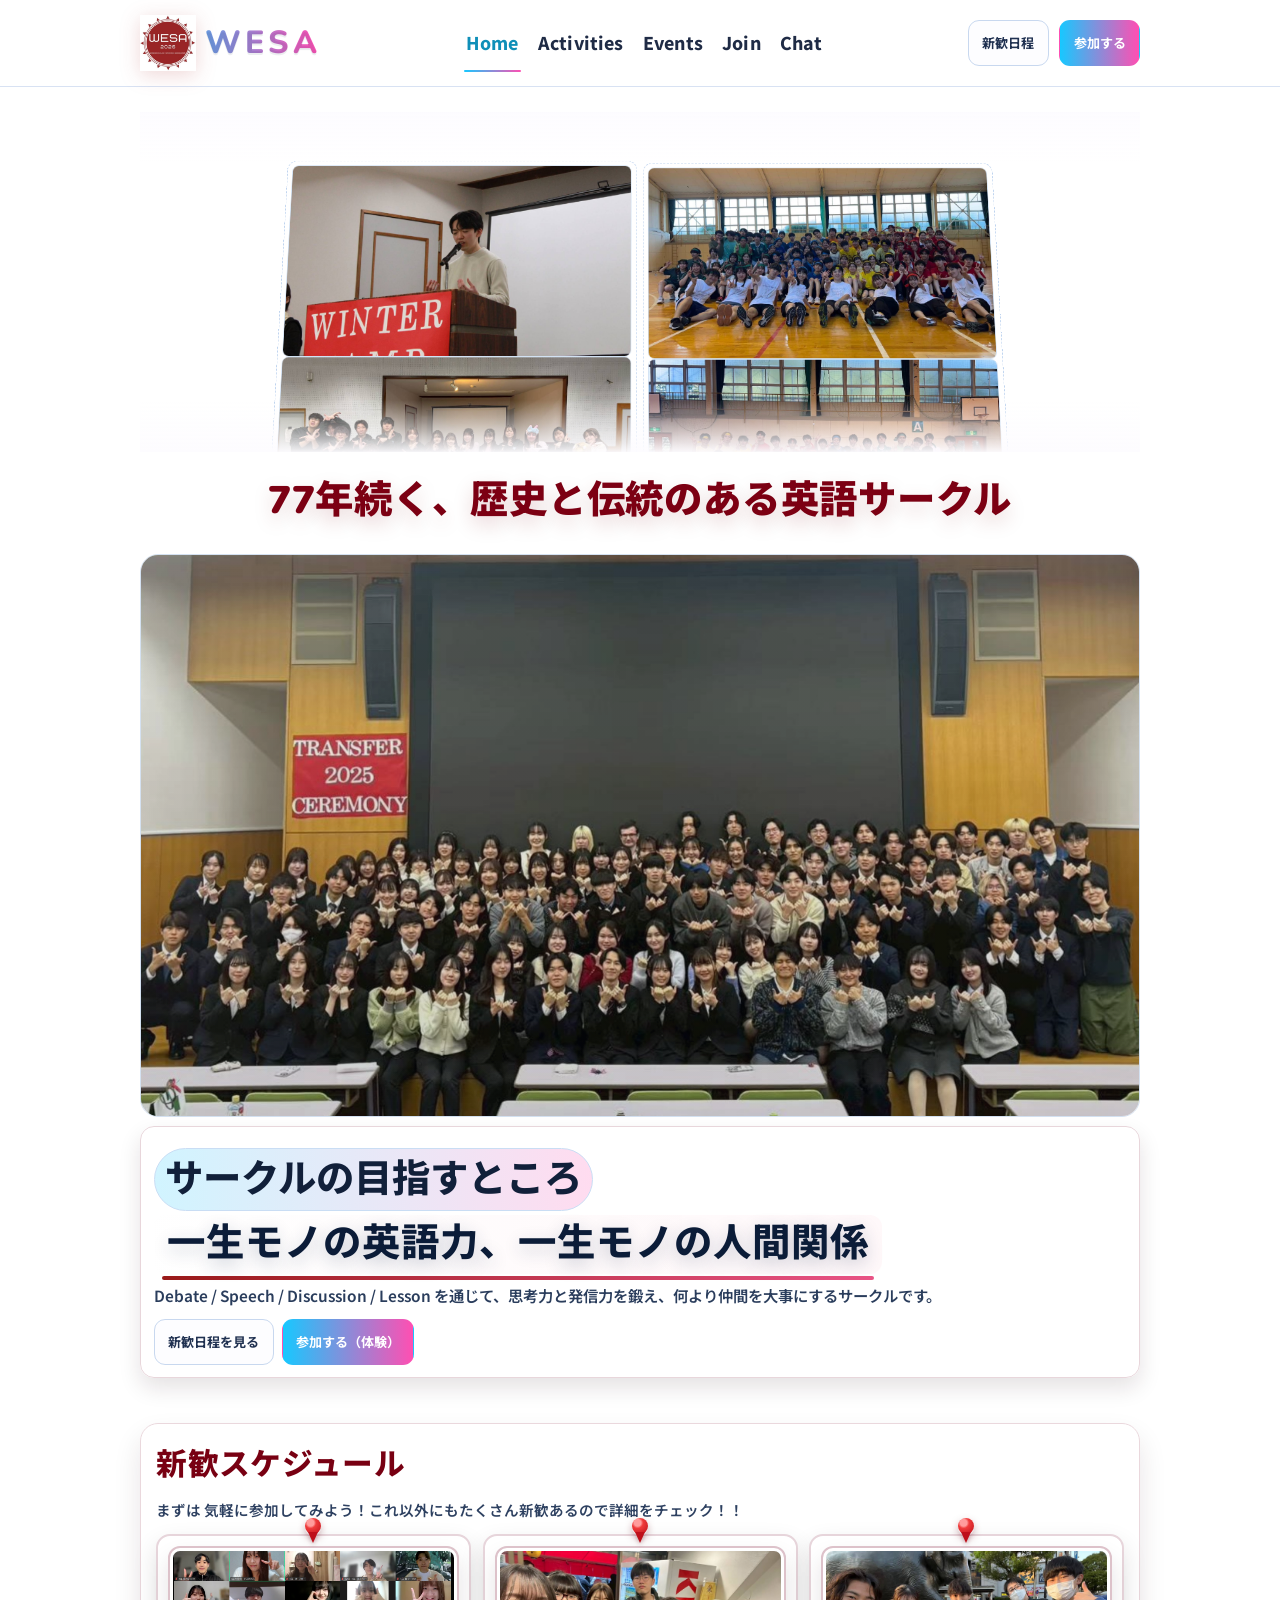
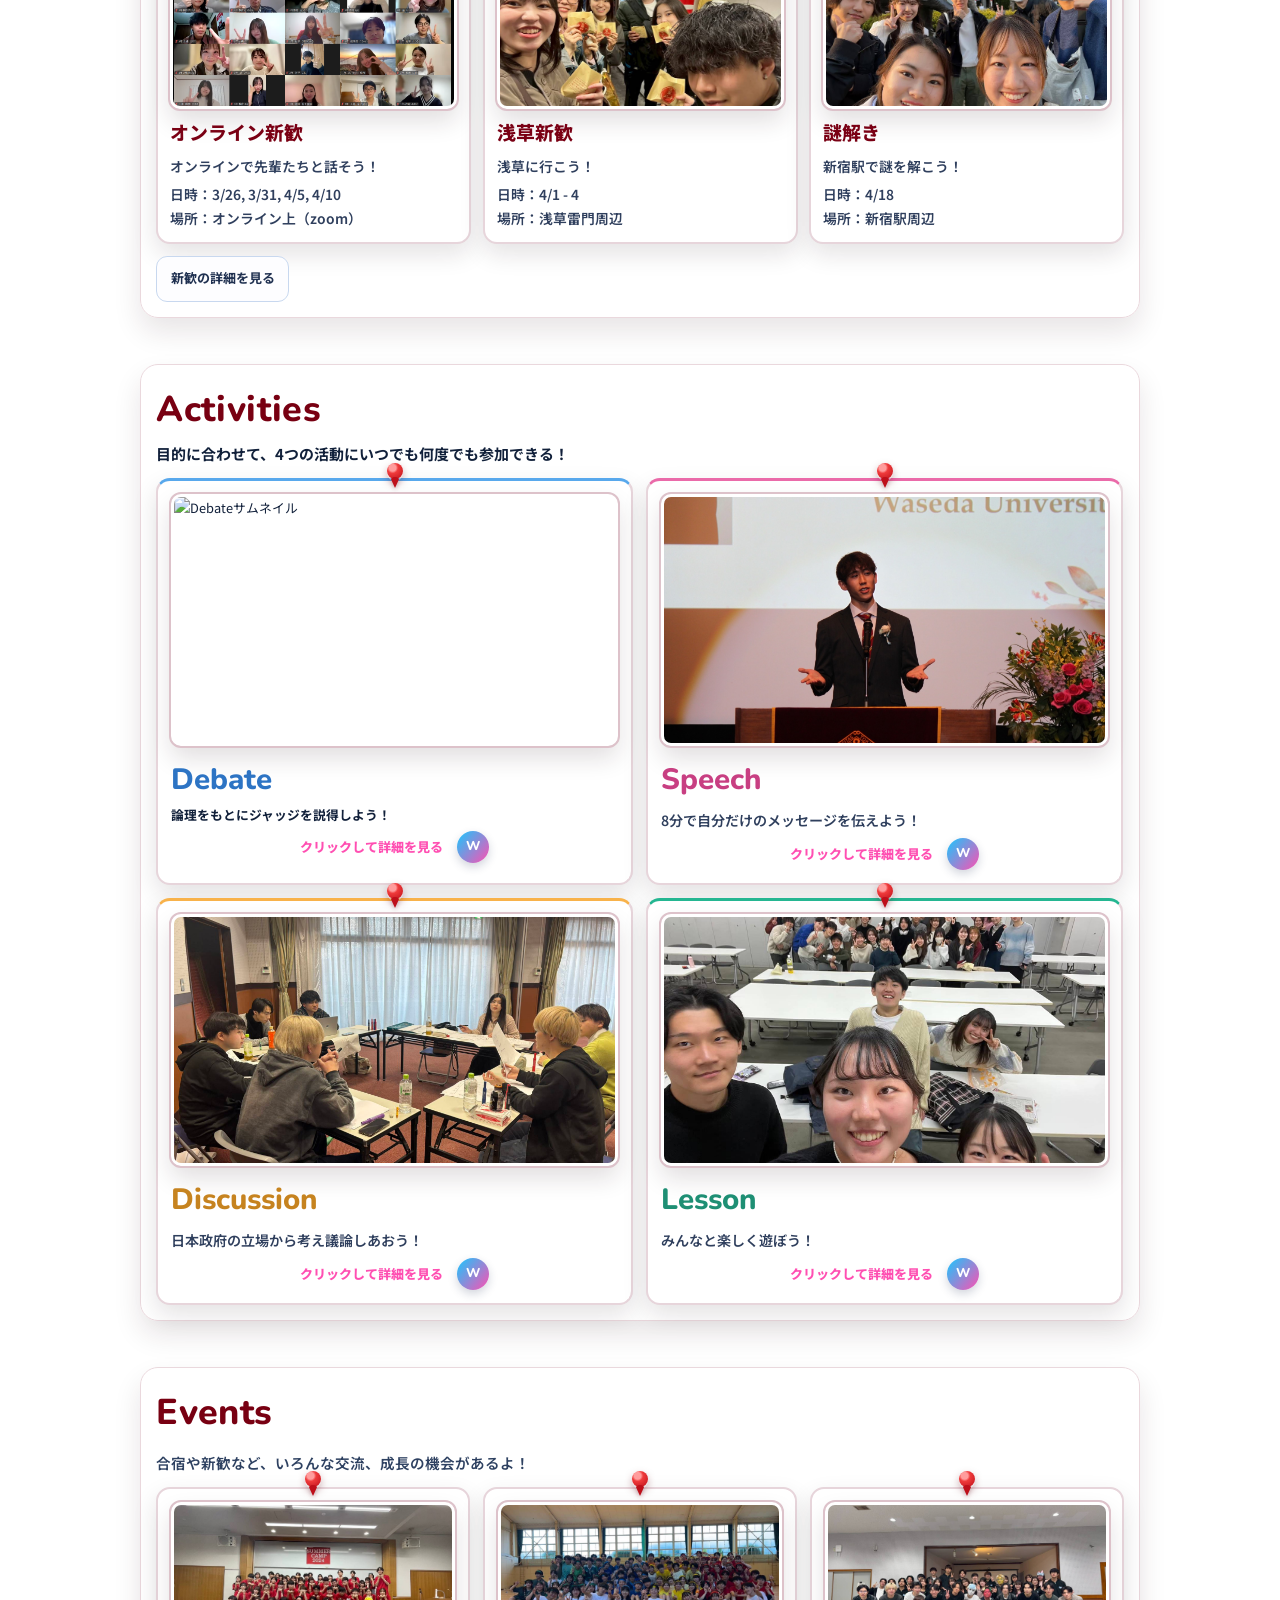
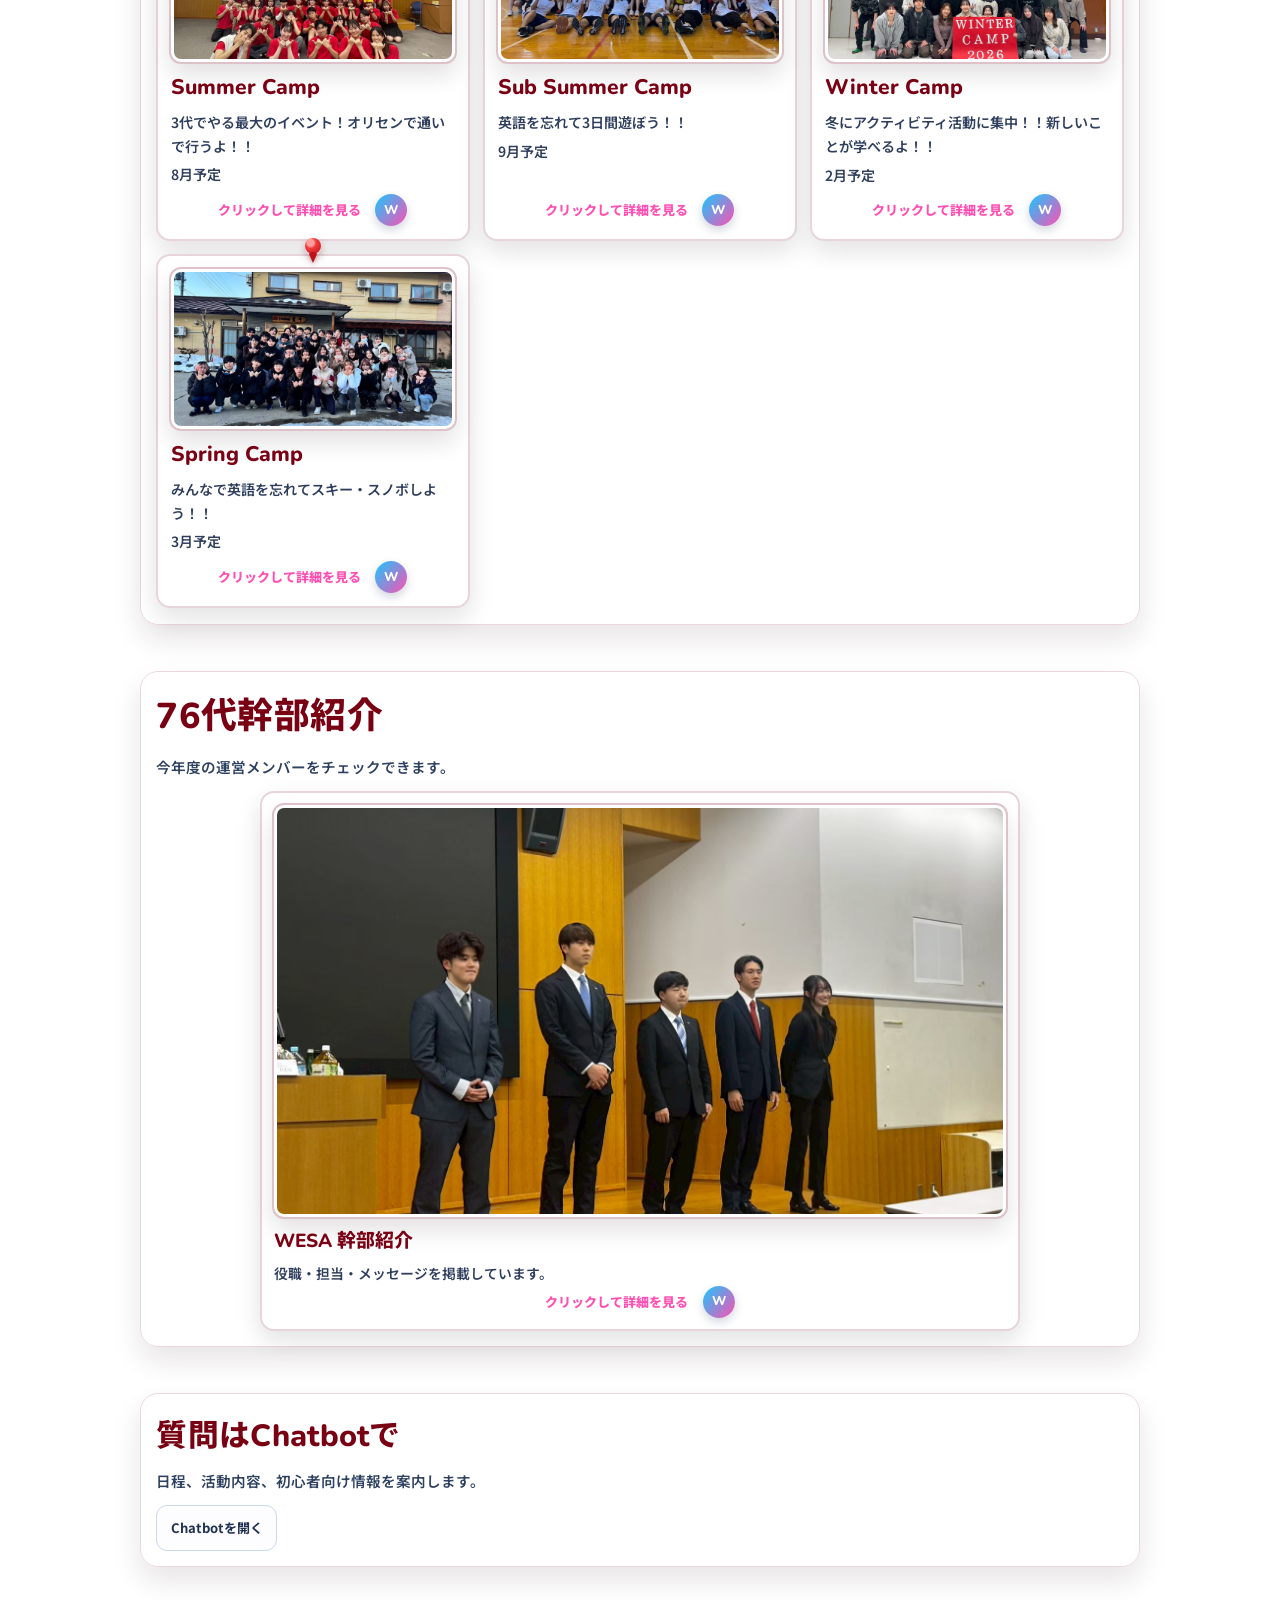
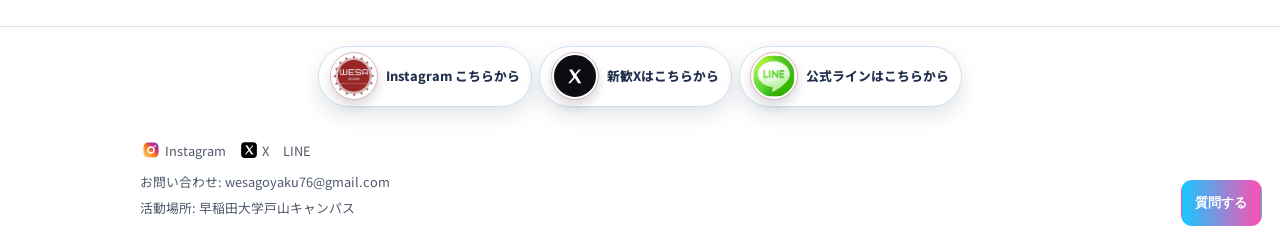
==== commit b013e009: "Change logo image source from 26.png to 26.jpg" ====
--- a/index.html
+++ b/index.html
@@ -13,7 +13,7 @@
   <header class="site-header">
     <div class="container header-row">
       <a href="index.html" class="logo logo-with-mark">
-        <img class="logo-icon" src="26.png" alt="" aria-hidden="true">
+        <img class="logo-icon" src="26.jpg" alt="" aria-hidden="true">
         <span class="logo-text">WESA</span>
       </a>
       <nav class="main-nav" aria-label="主要ナビゲーション">
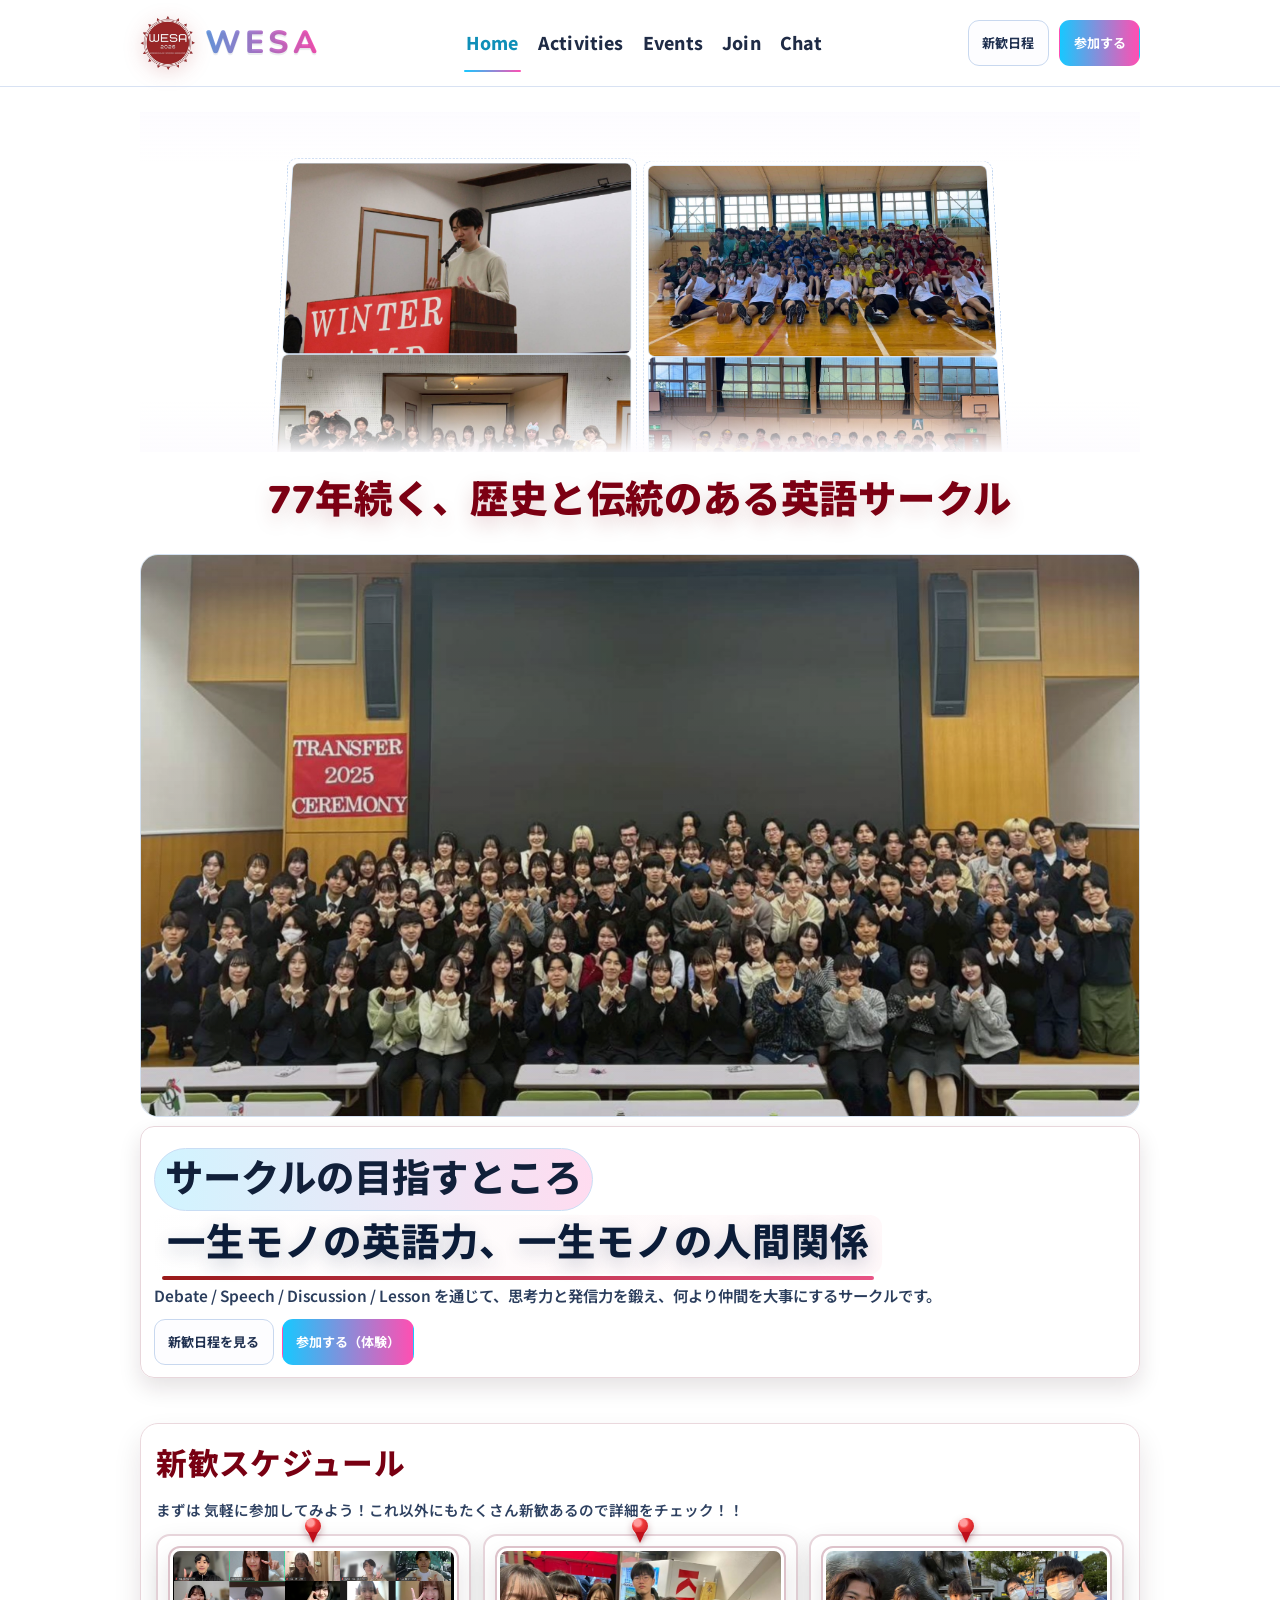
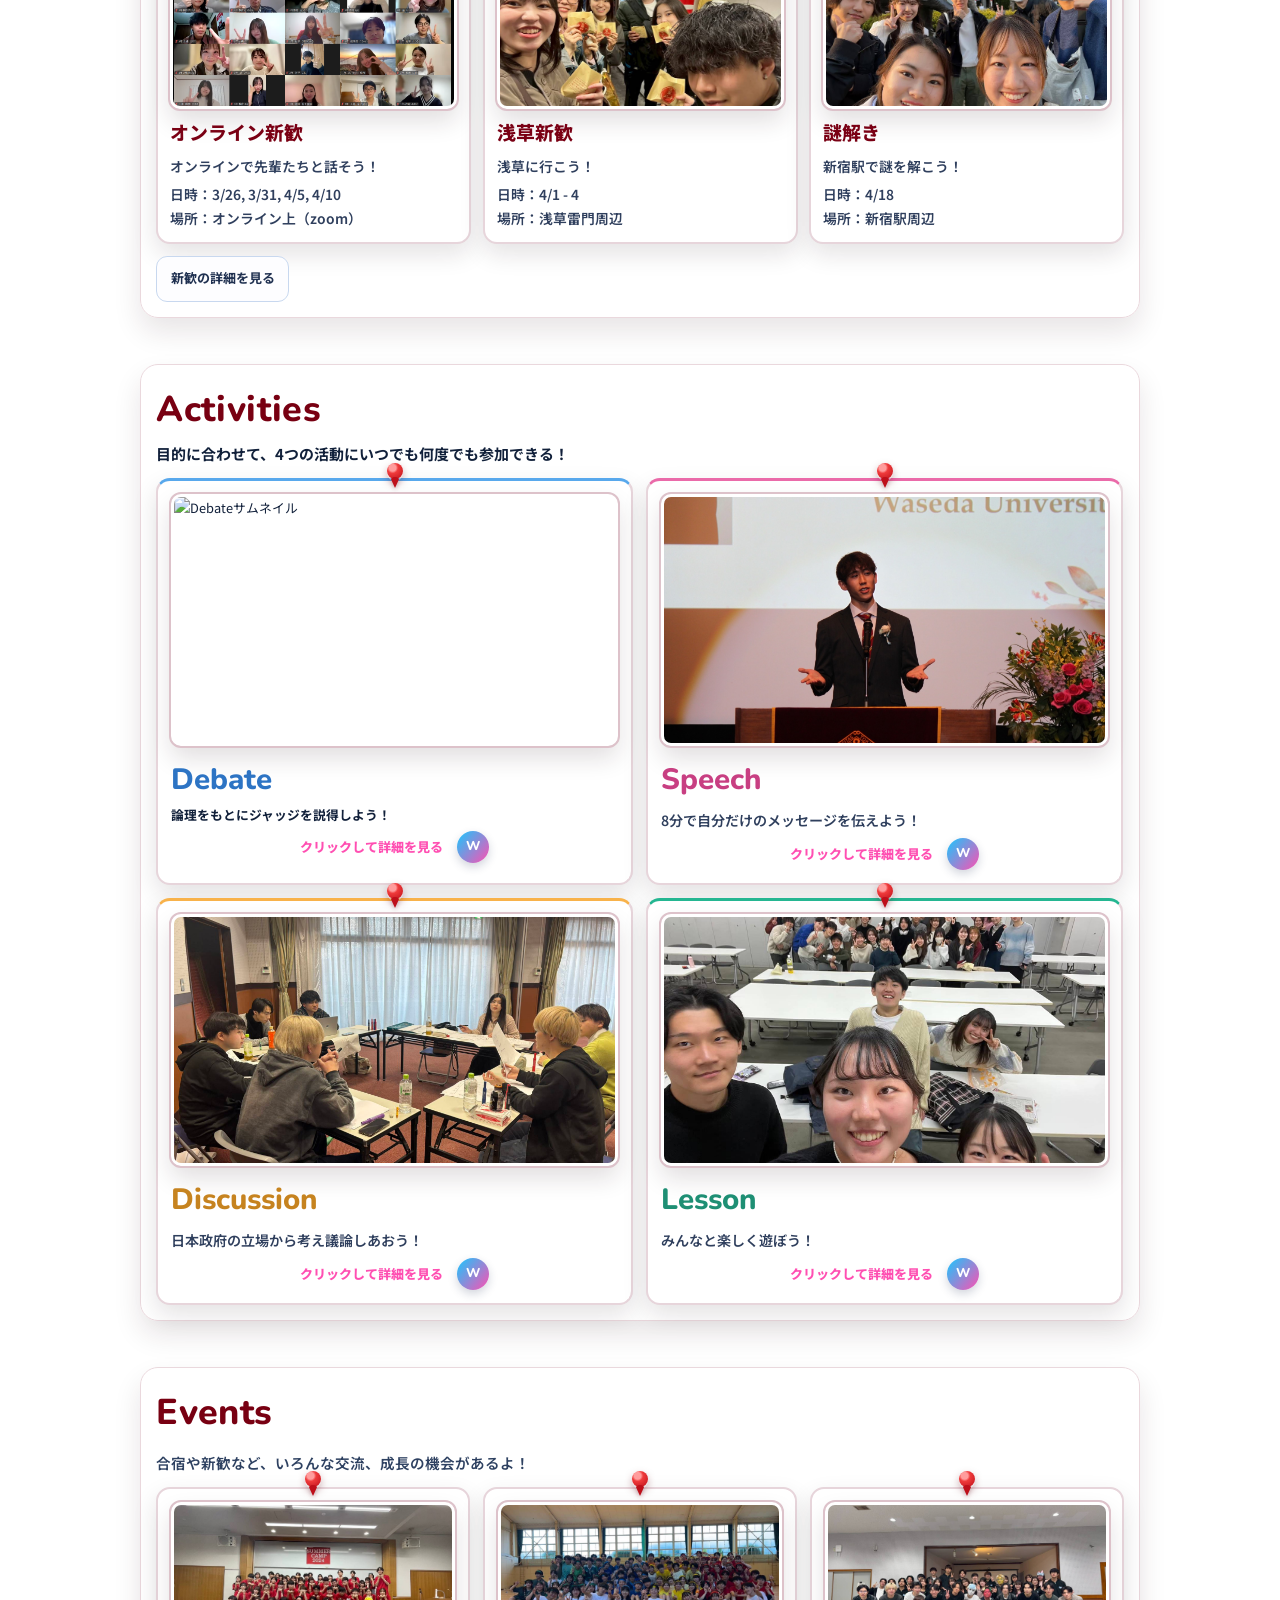
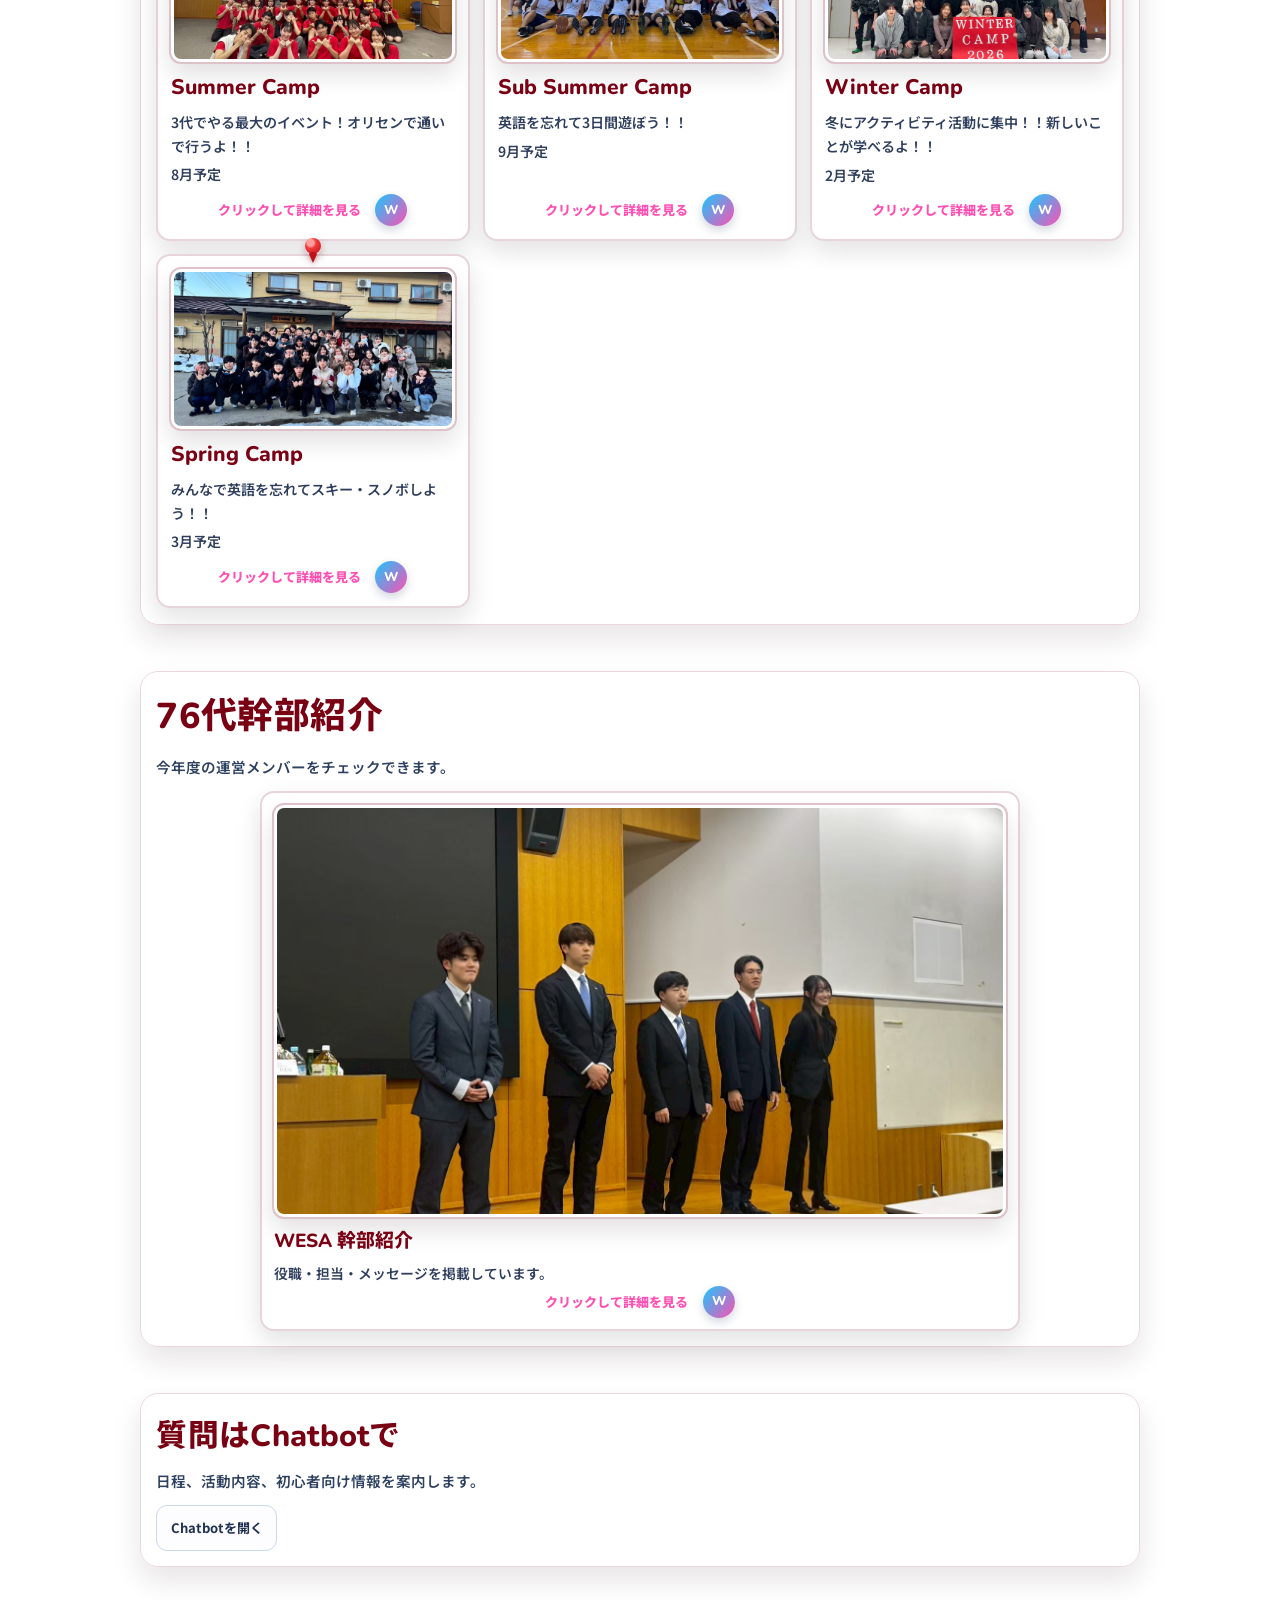
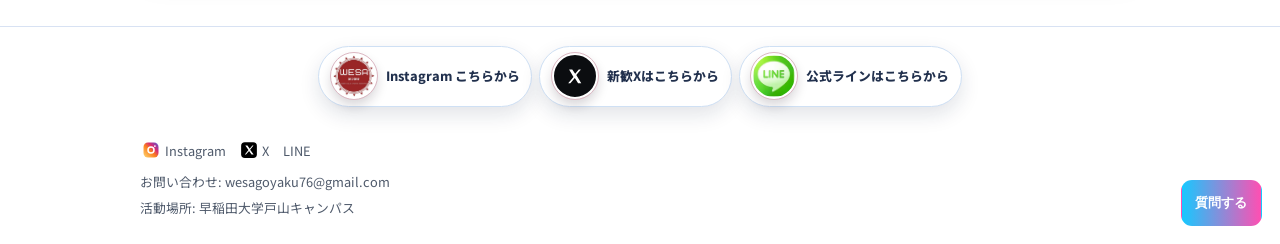
==== commit 1f426f33: "Update logo image source in index.html" ====
--- a/index.html
+++ b/index.html
@@ -13,7 +13,7 @@
   <header class="site-header">
     <div class="container header-row">
       <a href="index.html" class="logo logo-with-mark">
-        <img class="logo-icon" src="26.jpg" alt="" aria-hidden="true">
+        <img class="logo-icon" src="WESA_icon.png" alt="" aria-hidden="true">
         <span class="logo-text">WESA</span>
       </a>
       <nav class="main-nav" aria-label="主要ナビゲーション">
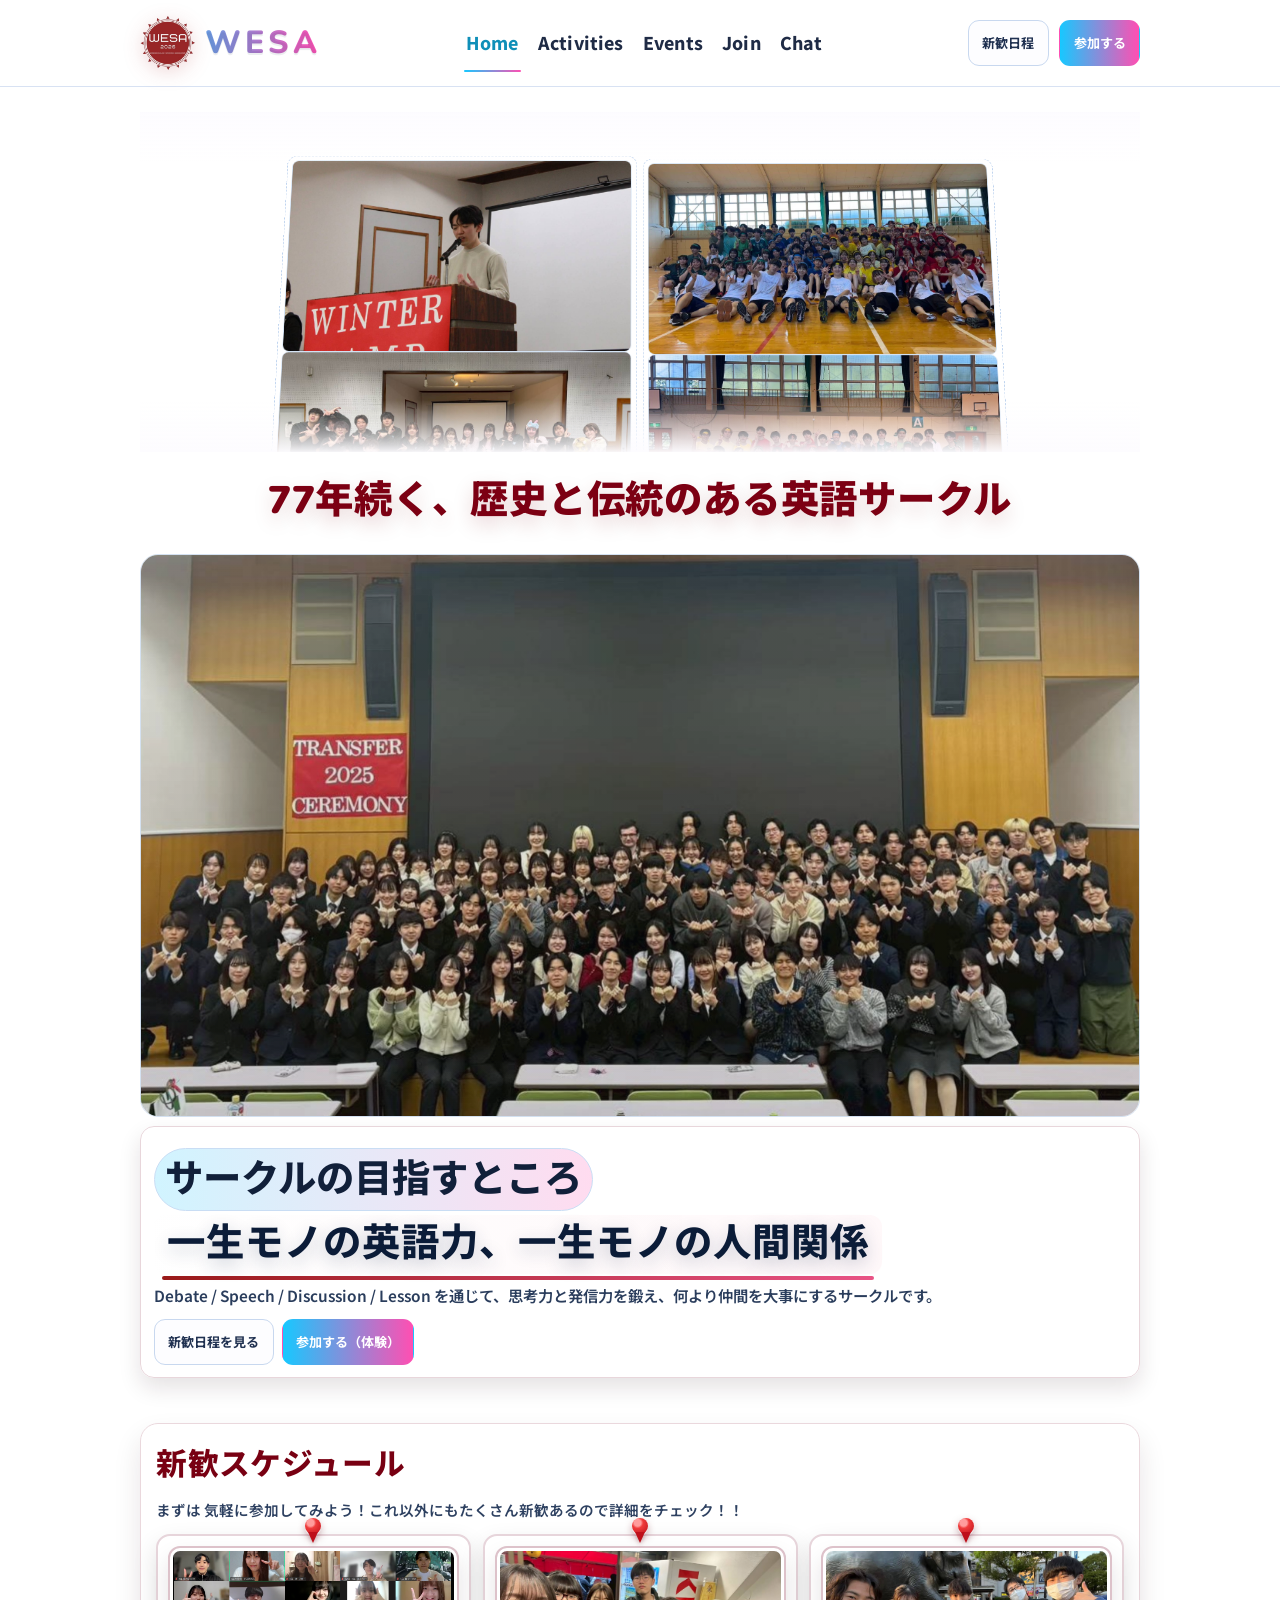
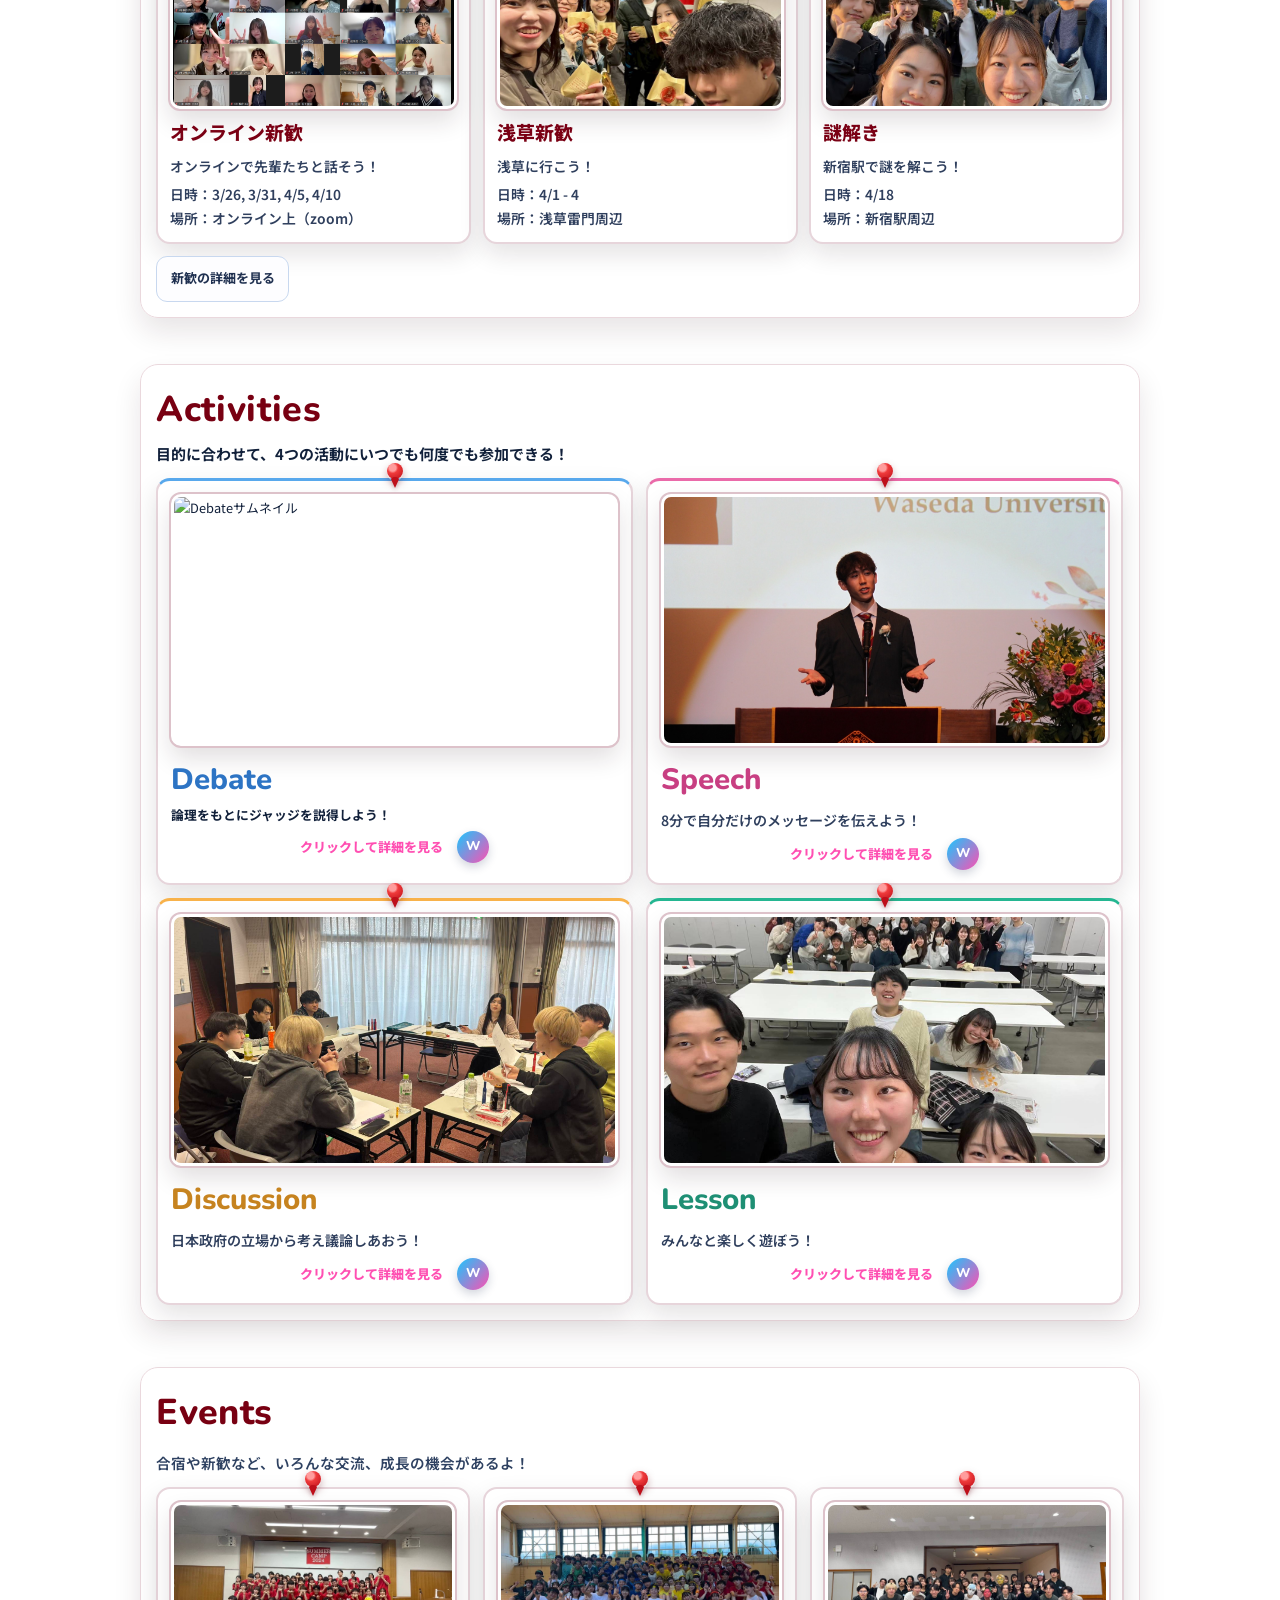
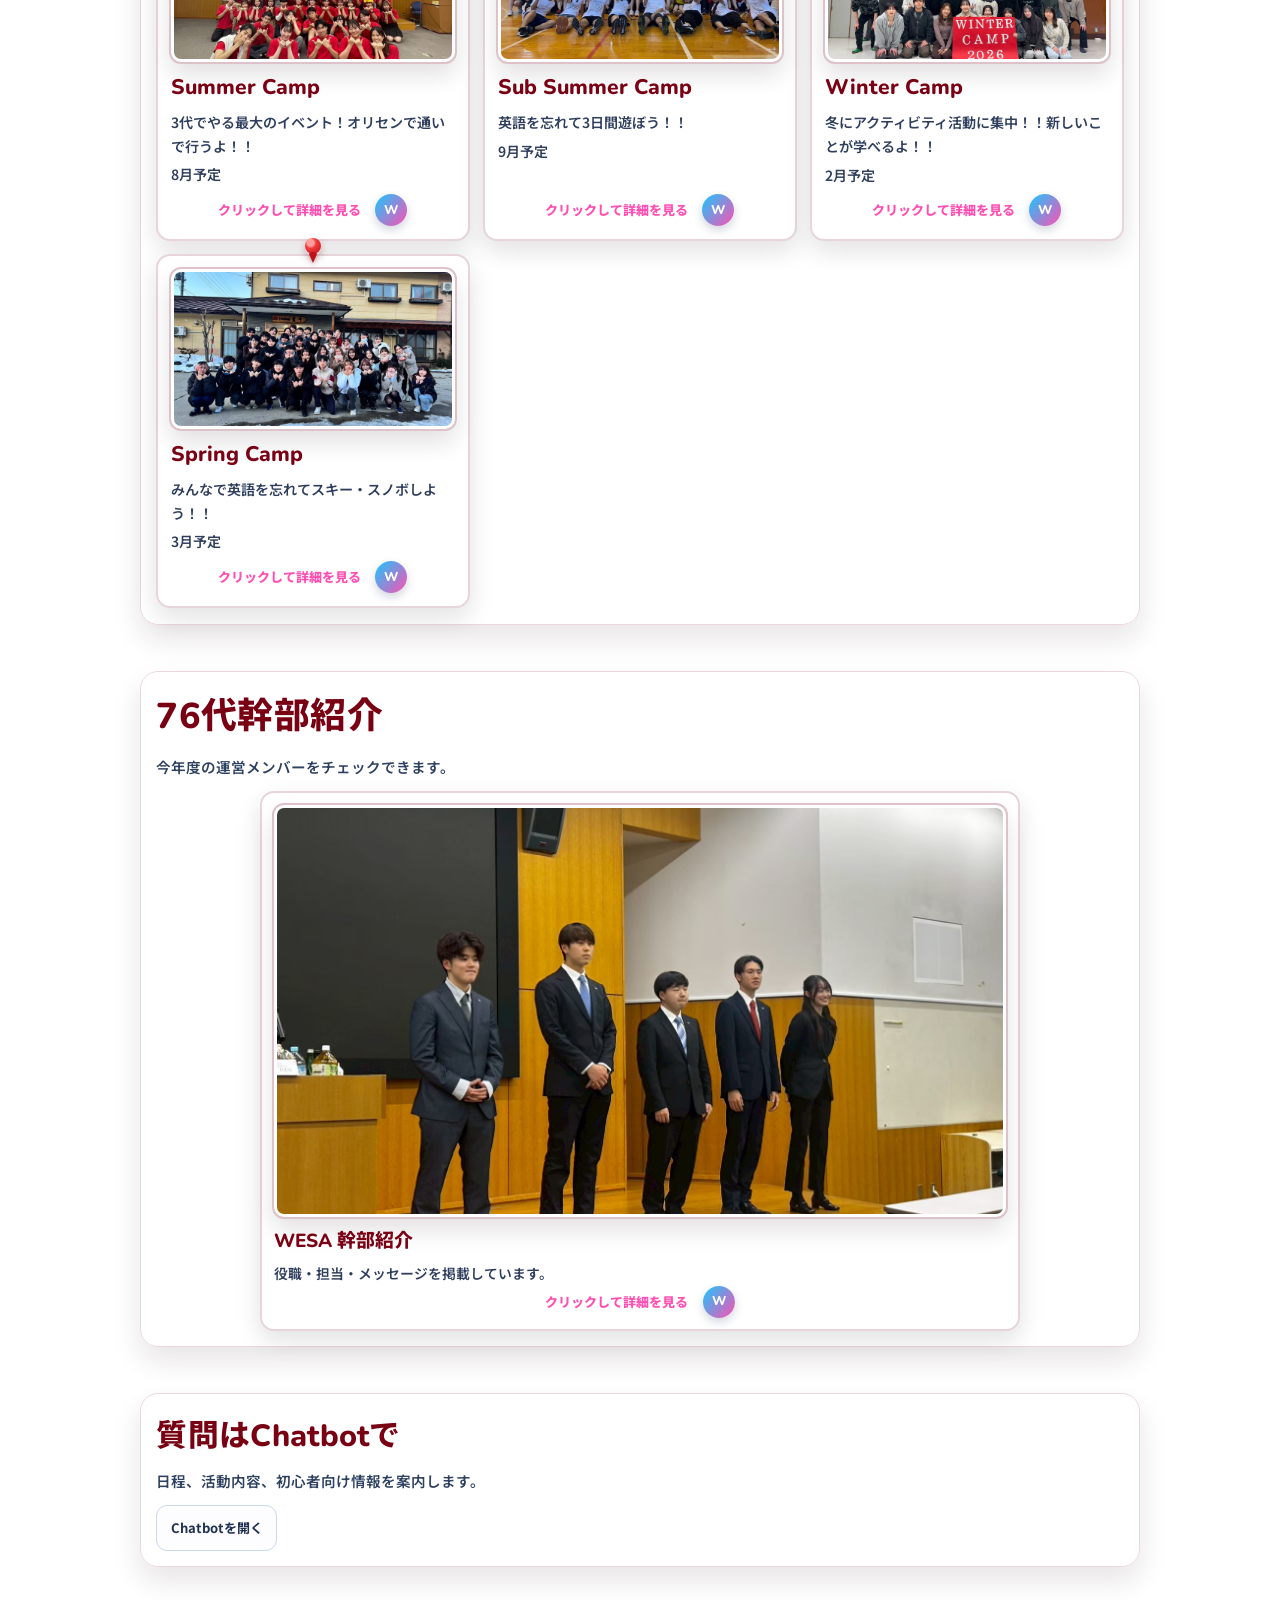
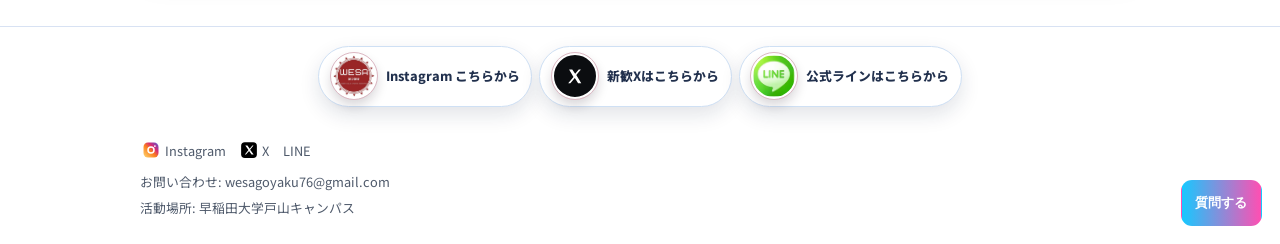
==== commit 7faa2cb0: "Refactor links in index.html for activities and events Updated href attributes for activity and even" ====
--- a/index.html
+++ b/index.html
@@ -122,7 +122,7 @@
         <h2>Activities</h2>
         <h3>目的に合わせて、4つの活動にいつでも何度でも参加できる！</h3>
         <div class="grid grid-4 home-activities-grid">
-          <a class="card activities-card debate" href="activities/debate.html">
+          <a class="card activities-card debate" href="debate.html">
             <img class="event-thumb" src="51.jpg" alt="Debateサムネイル">
             <h3>Debate</h3>
             <h4>論理をもとにジャッジを説得しよう！</h4>
@@ -133,7 +133,7 @@
             </div>
           </a>
 
-          <a class="card activities-card speech" href="activities/speech.html">
+          <a class="card activities-card speech" href="speech.html">
             <img class="event-thumb" src="14.jpg" alt="Speechサムネイル">
             <h3>Speech</h3>
             <p>8分で自分だけのメッセージを伝えよう！</p>
@@ -144,7 +144,7 @@
             </div>
           </a>
 
-          <a class="card activities-card discussion" href="activities/discussion.html">
+          <a class="card activities-card discussion" href="discussion.html">
             <img class="event-thumb" src="4.jpg" alt="Discussionサムネイル">
             <h3>Discussion</h3>
             <p>日本政府の立場から考え議論しあおう！</p>
@@ -155,7 +155,7 @@
             </div>
           </a>
 
-          <a class="card activities-card lesson" href="activities/lesson.html">
+          <a class="card activities-card lesson" href="lesson.html">
             <img class="event-thumb" src="5.jpg" alt="Lessonサムネイル">
             <h3>Lesson</h3>
             <p>みんなと楽しく遊ぼう！</p>
@@ -174,7 +174,7 @@
         <h2>Events</h2>
         <p>合宿や新歓など、いろんな交流、成長の機会があるよ！</p>
         <div class="grid grid-4 home-events-grid">
-          <a class="card events-card" href="events/summer-camp.html">
+          <a class="card events-card" href="summer-camp.html">
             <img class="event-thumb" src="10.jpg" alt="Summer Campサムネイル">
             <h3>Summer Camp</h3>
             <p>3代でやる最大のイベント！オリセンで通いで行うよ！！</p>
@@ -186,7 +186,7 @@
             </div>
           </a>
 
-          <a class="card events-card" href="events/sub-summer-camp.html">
+          <a class="card events-card" href="sub-summer-camp.html">
             <img class="event-thumb" src="8.jpg" alt="Sub Summer Campサムネイル">
             <h3>Sub Summer Camp</h3>
             <p>英語を忘れて3日間遊ぼう！！</p>
@@ -198,7 +198,7 @@
             </div>
           </a>
 
-          <a class="card events-card" href="events/winter-camp.html">
+          <a class="card events-card" href="winter-camp.html">
             <img class="event-thumb" src="7.jpg" alt="Winter Campサムネイル">
             <h3>Winter Camp</h3>
             <p>冬にアクティビティ活動に集中！！新しいことが学べるよ！！</p>
@@ -210,7 +210,7 @@
             </div>
           </a>
 
-          <a class="card events-card" href="events/spring-camp.html">
+          <a class="card events-card" href="spring-camp.html">
             <img class="event-thumb" src="9.jpg" alt="Spring Campサムネイル">
             <h3>Spring Camp</h3>
             <p>みんなで英語を忘れてスキー・スノボしよう！！</p>
